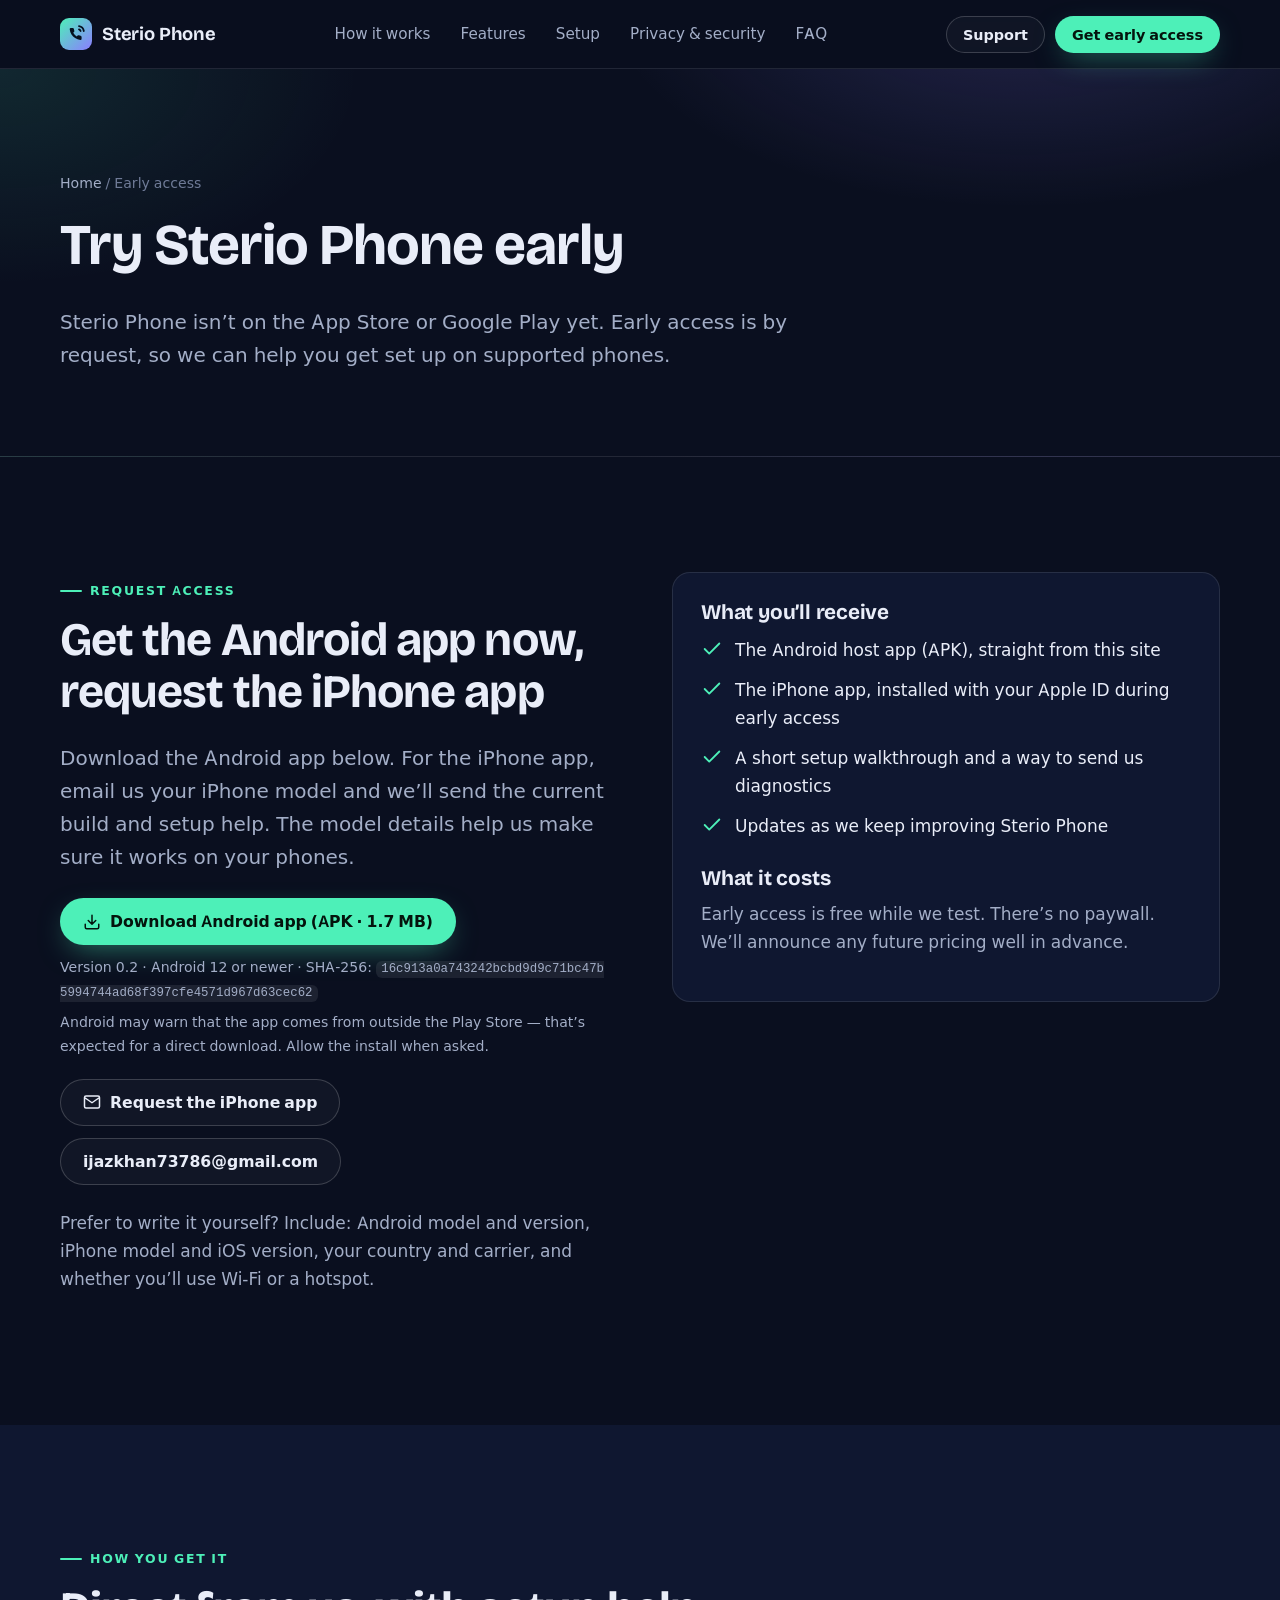
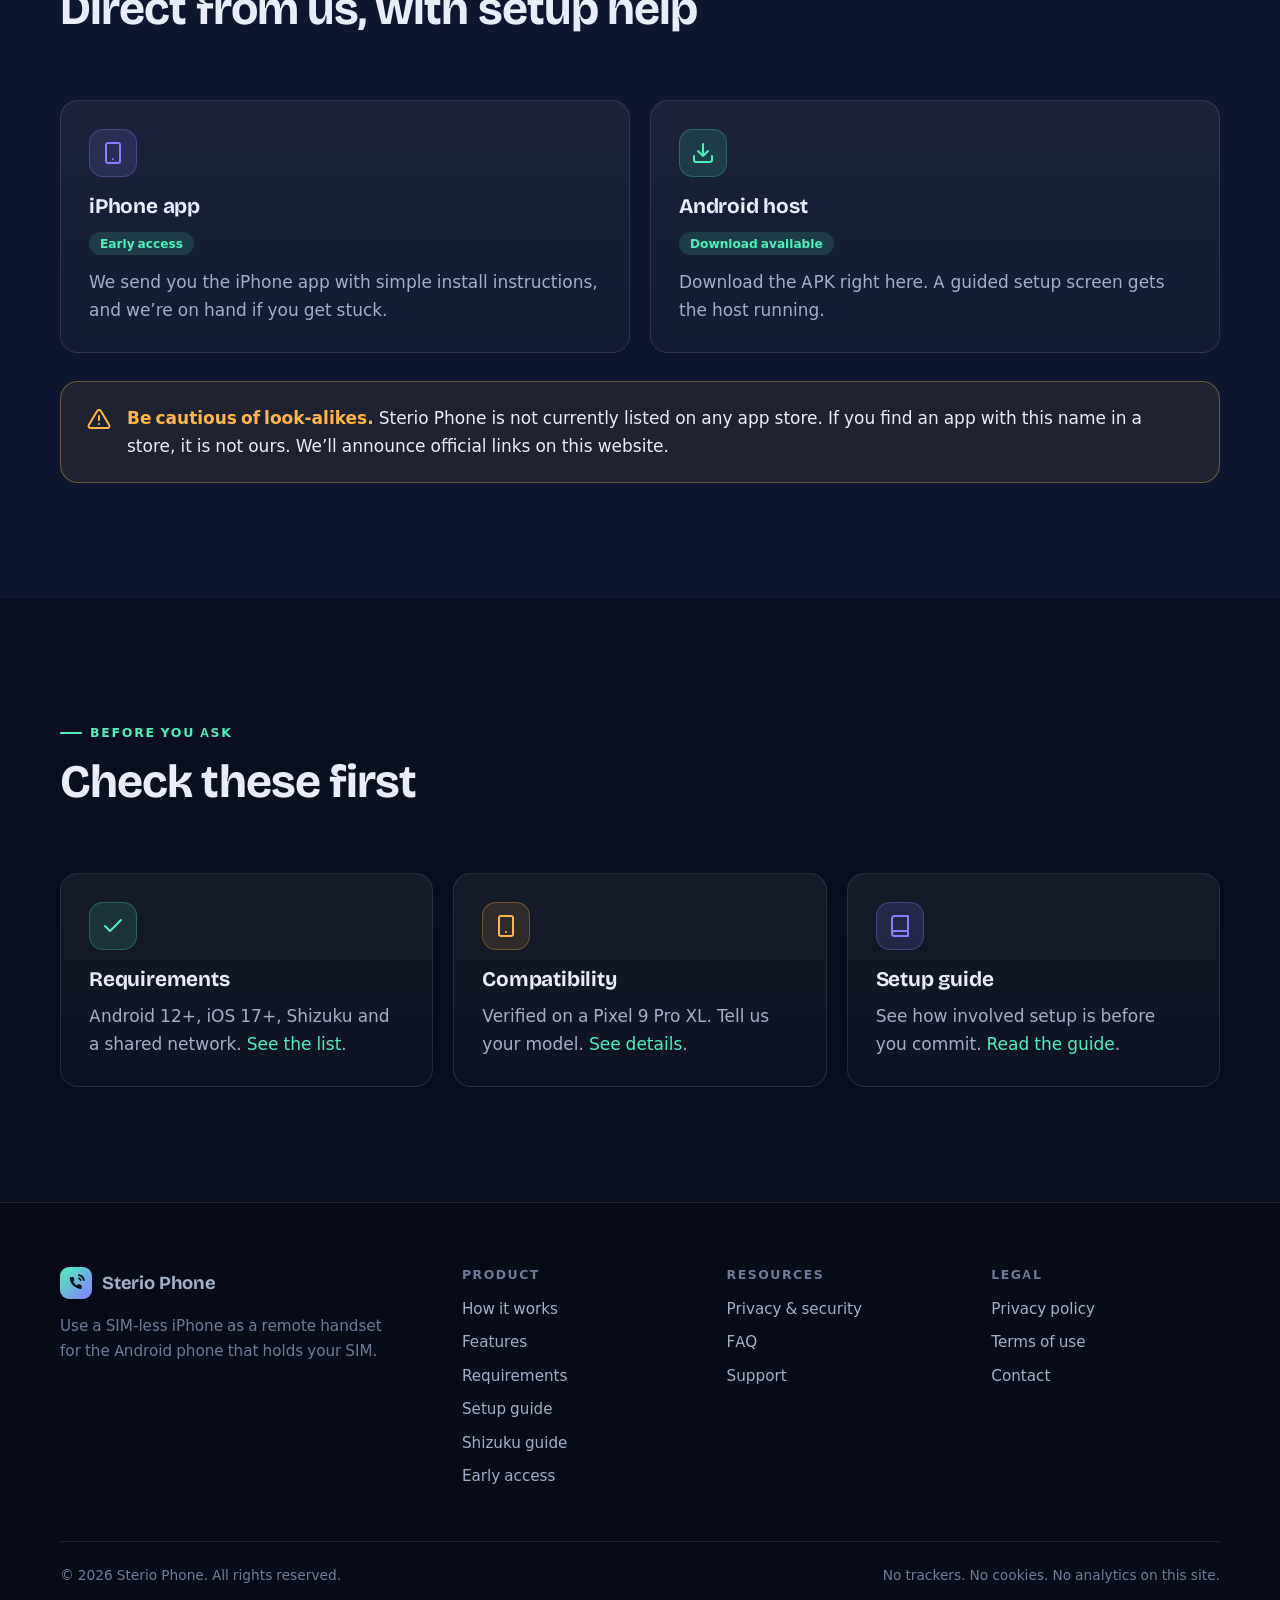
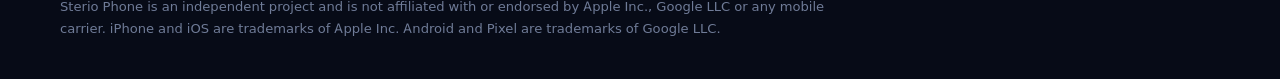
==== download.html @ 0836dad0 "Sterio Phone website Static HTML/CSS/JS marketing and help site, with the Android app download and s" ====
<!doctype html>
<html lang="en">
<head>
<meta charset="utf-8">
<meta name="viewport" content="width=device-width,initial-scale=1">
<title>Get early access — Sterio Phone</title>
<meta name="description" content="Sterio Phone is in early access. Request the Android host and iPhone app by email — free while in testing, with direct APK distribution and setup help.">
<meta name="theme-color" content="#0A0F1F">
<link rel="canonical" href="https://ijaz7373.github.io/sterio-phone-website/download.html">
<link rel="icon" href="assets/favicon.svg" type="image/svg+xml">
<meta property="og:type" content="website"><meta property="og:site_name" content="Sterio Phone">
<meta property="og:title" content="Get early access — Sterio Phone"><meta property="og:description" content="Sterio Phone is in early access. Request the Android host and iPhone app by email — free while in testing, with direct APK distribution and setup help."><meta property="og:url" content="https://ijaz7373.github.io/sterio-phone-website/download.html">
<meta property="og:image" content="https://ijaz7373.github.io/sterio-phone-website/assets/og.png"><meta name="twitter:card" content="summary_large_image">
<link rel="preload" href="assets/fonts/inter-latin.woff2" as="font" type="font/woff2" crossorigin>
<link rel="preload" href="assets/fonts/bricolage-latin.woff2" as="font" type="font/woff2" crossorigin>
<link rel="stylesheet" href="css/styles.css">
<script>document.documentElement.classList.add('js')</script>

</head>
<body>
<a class="skip" href="#main">Skip to content</a>
<header class="site-header"><div class="wrap nav">
<a class="brand" href="index.html" aria-label="Sterio Phone — home"><svg viewBox="0 0 32 32" aria-hidden="true" focusable="false"><defs><linearGradient id="lg" x1="0" y1="0" x2="1" y2="1"><stop offset="0" stop-color="#4DF0B8"/><stop offset="1" stop-color="#8C7DFF"/></linearGradient></defs><rect width="32" height="32" rx="9" fill="url(#lg)"/><path d="M21.6 18.9v1.8a1.2 1.2 0 0 1-1.3 1.2 11.9 11.9 0 0 1-5.2-1.8 11.7 11.7 0 0 1-3.6-3.6 11.9 11.9 0 0 1-1.8-5.2 1.2 1.2 0 0 1 1.2-1.3h1.8a1.2 1.2 0 0 1 1.2 1c.1.6.2 1.1.4 1.7a1.2 1.2 0 0 1-.3 1.3l-.8.8a9.6 9.6 0 0 0 3.6 3.6l.8-.8a1.2 1.2 0 0 1 1.3-.3c.5.2 1.1.3 1.7.4a1.2 1.2 0 0 1 1 1.2z" fill="#06101F"/><path d="M19 8.2a5.8 5.8 0 0 1 4.8 4.8M19 11.4a2.6 2.6 0 0 1 1.6 1.6" fill="none" stroke="#06101F" stroke-width="1.8" stroke-linecap="round"/></svg><span>Sterio Phone</span></a>
<ul class="nav-links" id="nav-links"><li><a href="how-it-works.html">How it works</a></li><li><a href="features.html">Features</a></li><li><a href="setup.html">Setup</a></li><li><a href="security.html">Privacy &amp; security</a></li><li><a href="faq.html">FAQ</a></li></ul>
<div class="nav-cta"><a class="btn btn-ghost btn-sm" href="support.html">Support</a><a class="btn btn-primary btn-sm" href="download.html">Get early access</a>
<button class="menu-btn" aria-expanded="false" aria-controls="nav-links" aria-label="Open menu"><span></span><span></span><span></span></button></div>
</div></header>
<main id="main">
<section class="page-hero"><div class="wrap">
<div class="crumbs"><a href="index.html">Home</a> / Early access</div>
<h1>Try Sterio Phone early</h1><p class="lead">Sterio Phone isn’t on the App Store or Google Play yet. Early access is by request, so we can help you get set up on supported phones.</p></div></section>
<section class="sec"><div class="wrap split top">
<div class="reveal"><span class="eyebrow">Request access</span><h2>Get the Android app now, request the iPhone app</h2>
<p class="lead">Download the Android app below. For the iPhone app, email us your iPhone model and we’ll send the current build and setup help. The model details help us make sure it works on your phones.</p>
<div class="hero-actions" style="margin:24px 0 10px">
<a class="btn btn-primary" href="downloads/sterio-phone-android-0.2.apk" download><svg viewBox="0 0 24 24" fill="none" stroke="currentColor" stroke-width="2" stroke-linecap="round" stroke-linejoin="round" aria-hidden="true" focusable="false"><path d="M21 15v4a2 2 0 0 1-2 2H5a2 2 0 0 1-2-2v-4M7 10l5 5 5-5M12 15V3"/></svg>Download Android app (APK · 1.7 MB)</a></div>
<p class="muted" style="font-size:.88rem;margin:0 0 6px">Version 0.2 · Android 12 or newer · SHA-256: <code style="word-break:break-all">16c913a0a743242bcbd9d9c71bc47b5994744ad68f397cfe4571d967d63cec62</code></p>
<p class="muted" style="font-size:.88rem;margin:0 0 22px">Android may warn that the app comes from outside the Play Store — that’s expected for a direct download. Allow the install when asked.</p>
<div class="hero-actions" style="margin:0 0 24px">
<a class="btn btn-ghost" href="mailto:ijazkhan73786@gmail.com?subject=Sterio%20Phone%20early%20access&amp;body=Hi,%0D%0A%0D%0AI%27d%20like%20early%20access%20to%20Sterio%20Phone.%0D%0A%0D%0AAndroid%20phone%20(model%20%2B%20Android%20version):%20%0D%0AiPhone%20model%20%2B%20iOS%20version:%20%0D%0ACountry%20%2F%20carrier:%20%0D%0AHow%20I%20plan%20to%20use%20it:%20%0D%0A"><svg viewBox="0 0 24 24" fill="none" stroke="currentColor" stroke-width="2" stroke-linecap="round" stroke-linejoin="round" aria-hidden="true" focusable="false"><path d="M4 4h16a2 2 0 0 1 2 2v12a2 2 0 0 1-2 2H4a2 2 0 0 1-2-2V6a2 2 0 0 1 2-2zM22 6l-10 7L2 6"/></svg>Request the iPhone app</a>
<button class="btn btn-ghost" type="button" data-copy="ijazkhan73786@gmail.com">ijazkhan73786@gmail.com</button></div>
<p class="muted">Prefer to write it yourself? Include: Android model and version, iPhone model and iOS version, your country and carrier, and whether you’ll use Wi-Fi or a hotspot.</p></div>
<div class="panel reveal d1"><h3>What you’ll receive</h3>
<ul class="checklist "><li><svg viewBox="0 0 24 24" fill="none" stroke="currentColor" stroke-width="2" stroke-linecap="round" stroke-linejoin="round" aria-hidden="true" focusable="false"><path d="M20 6L9 17l-5-5"/></svg><span>The Android host app (APK), straight from this site</span></li><li><svg viewBox="0 0 24 24" fill="none" stroke="currentColor" stroke-width="2" stroke-linecap="round" stroke-linejoin="round" aria-hidden="true" focusable="false"><path d="M20 6L9 17l-5-5"/></svg><span>The iPhone app, installed with your Apple ID during early access</span></li><li><svg viewBox="0 0 24 24" fill="none" stroke="currentColor" stroke-width="2" stroke-linecap="round" stroke-linejoin="round" aria-hidden="true" focusable="false"><path d="M20 6L9 17l-5-5"/></svg><span>A short setup walkthrough and a way to send us diagnostics</span></li><li><svg viewBox="0 0 24 24" fill="none" stroke="currentColor" stroke-width="2" stroke-linecap="round" stroke-linejoin="round" aria-hidden="true" focusable="false"><path d="M20 6L9 17l-5-5"/></svg><span>Updates as we keep improving Sterio Phone</span></li></ul>
<div style="height:6px"></div>
<h3>What it costs</h3><p class="muted">Early access is free while we test. There’s no paywall. We’ll announce any future pricing well in advance.</p></div>
</div></section>

<section class="sec alt"><div class="wrap">
<div class="sec-head reveal"><span class="eyebrow">How you get it</span><h2>Direct from us, with setup help</h2></div>
<div class="grid g2">
<div class="card reveal"><div class="icon v"><svg viewBox="0 0 24 24" fill="none" stroke="currentColor" stroke-width="2" stroke-linecap="round" stroke-linejoin="round" aria-hidden="true" focusable="false"><rect x="5" y="2" width="14" height="20" rx="2"/><path d="M12 18h.01"/></svg></div><h3>iPhone app</h3><p><span class="tag ok">Early access</span></p><p style="margin-top:12px">We send you the iPhone app with simple install instructions, and we’re on hand if you get stuck.</p></div>
<div class="card reveal d1"><div class="icon"><svg viewBox="0 0 24 24" fill="none" stroke="currentColor" stroke-width="2" stroke-linecap="round" stroke-linejoin="round" aria-hidden="true" focusable="false"><path d="M21 15v4a2 2 0 0 1-2 2H5a2 2 0 0 1-2-2v-4M7 10l5 5 5-5M12 15V3"/></svg></div><h3>Android host</h3><p><span class="tag ok">Download available</span></p><p style="margin-top:12px">Download the APK right here. A guided setup screen gets the host running.</p></div>
</div>
<div class="reveal" style="margin-top:28px"><div class="callout"><svg viewBox="0 0 24 24" fill="none" stroke="currentColor" stroke-width="2" stroke-linecap="round" stroke-linejoin="round" aria-hidden="true" focusable="false"><path d="M10.29 3.86L1.82 18a2 2 0 0 0 1.71 3h16.94a2 2 0 0 0 1.71-3L13.71 3.86a2 2 0 0 0-3.42 0zM12 9v4M12 17h.01"/></svg><p><strong>Be cautious of look-alikes.</strong> Sterio Phone is not currently listed on any app store. If you find an app with this name in a store, it is not ours. We’ll announce official links on this website.</p></div></div>
</div></section>

<section class="sec"><div class="wrap">
<div class="sec-head reveal"><span class="eyebrow">Before you ask</span><h2>Check these first</h2></div>
<div class="grid g3">
<div class="card reveal"><div class="icon "><svg viewBox="0 0 24 24" fill="none" stroke="currentColor" stroke-width="2" stroke-linecap="round" stroke-linejoin="round" aria-hidden="true" focusable="false"><path d="M20 6L9 17l-5-5"/></svg></div><h3>Requirements</h3><p>Android 12+, iOS 17+, Shizuku and a shared network. <a href='requirements.html'>See the list</a>.</p></div>
<div class="card reveal"><div class="icon a"><svg viewBox="0 0 24 24" fill="none" stroke="currentColor" stroke-width="2" stroke-linecap="round" stroke-linejoin="round" aria-hidden="true" focusable="false"><rect x="5" y="2" width="14" height="20" rx="2"/><path d="M12 18h.01"/></svg></div><h3>Compatibility</h3><p>Verified on a Pixel 9 Pro XL. Tell us your model. <a href='requirements.html'>See details</a>.</p></div>
<div class="card reveal"><div class="icon v"><svg viewBox="0 0 24 24" fill="none" stroke="currentColor" stroke-width="2" stroke-linecap="round" stroke-linejoin="round" aria-hidden="true" focusable="false"><path d="M4 19.5A2.5 2.5 0 0 1 6.5 17H20M6.5 2H20v20H6.5A2.5 2.5 0 0 1 4 19.5v-15A2.5 2.5 0 0 1 6.5 2z"/></svg></div><h3>Setup guide</h3><p>See how involved setup is before you commit. <a href='setup.html'>Read the guide</a>.</p></div>
</div></div></section>

</main>
<footer class="site-footer"><div class="wrap">
<div class="foot-grid">
<div><a class="brand" href="index.html"><svg viewBox="0 0 32 32" aria-hidden="true" focusable="false"><defs><linearGradient id="lg" x1="0" y1="0" x2="1" y2="1"><stop offset="0" stop-color="#4DF0B8"/><stop offset="1" stop-color="#8C7DFF"/></linearGradient></defs><rect width="32" height="32" rx="9" fill="url(#lg)"/><path d="M21.6 18.9v1.8a1.2 1.2 0 0 1-1.3 1.2 11.9 11.9 0 0 1-5.2-1.8 11.7 11.7 0 0 1-3.6-3.6 11.9 11.9 0 0 1-1.8-5.2 1.2 1.2 0 0 1 1.2-1.3h1.8a1.2 1.2 0 0 1 1.2 1c.1.6.2 1.1.4 1.7a1.2 1.2 0 0 1-.3 1.3l-.8.8a9.6 9.6 0 0 0 3.6 3.6l.8-.8a1.2 1.2 0 0 1 1.3-.3c.5.2 1.1.3 1.7.4a1.2 1.2 0 0 1 1 1.2z" fill="#06101F"/><path d="M19 8.2a5.8 5.8 0 0 1 4.8 4.8M19 11.4a2.6 2.6 0 0 1 1.6 1.6" fill="none" stroke="#06101F" stroke-width="1.8" stroke-linecap="round"/></svg><span>Sterio Phone</span></a>
<p class="blurb">Use a SIM-less iPhone as a remote handset for the Android phone that holds your SIM.</p></div>
<div><h4>Product</h4><ul><li><a href="how-it-works.html">How it works</a></li><li><a href="features.html">Features</a></li><li><a href="requirements.html">Requirements</a></li><li><a href="setup.html">Setup guide</a></li><li><a href="shizuku.html">Shizuku guide</a></li><li><a href="download.html">Early access</a></li></ul></div>
<div><h4>Resources</h4><ul><li><a href="security.html">Privacy &amp; security</a></li><li><a href="faq.html">FAQ</a></li><li><a href="support.html">Support</a></li></ul></div>
<div><h4>Legal</h4><ul><li><a href="privacy.html">Privacy policy</a></li><li><a href="terms.html">Terms of use</a></li><li><a href="mailto:ijazkhan73786@gmail.com">Contact</a></li></ul></div>
</div>
<div class="foot-bottom"><span>© <span id="year">2026</span> Sterio Phone. All rights reserved.</span><span>No trackers. No cookies. No analytics on this site.</span></div>
<p class="disclaimer">Sterio Phone is an independent project and is not affiliated with or endorsed by Apple Inc., Google LLC or any mobile carrier. iPhone and iOS are trademarks of Apple Inc. Android and Pixel are trademarks of Google LLC.</p>
</div></footer>
<script src="js/main.js" defer></script>
</body>
</html>
---- css/styles.css ----
/* Sterio Phone website — styles. No frameworks, no external requests. */
@font-face{font-family:"Bricolage Grotesque";src:url("../assets/fonts/bricolage-latin.woff2") format("woff2");font-weight:500 800;font-display:swap}
@font-face{font-family:"Inter";src:url("../assets/fonts/inter-latin.woff2") format("woff2");font-weight:400 700;font-display:swap}

:root{
  --ink:#0A0F1F; --ink-2:#0F1730; --ink-3:#16203F;
  --line:rgba(255,255,255,.10); --line-strong:rgba(255,255,255,.18);
  --mint:#4DF0B8; --mint-d:#1FB98A; --violet:#8C7DFF; --amber:#FFB547; --rose:#FF6B8B;
  --text:#E9EDF8; --muted:#A3AEC7; --faint:#6F7B97;
  --paper:#F4F6FB; --paper-2:#E9EDF6; --ink-text:#0E1424; --ink-muted:#4A5573; --paper-line:#D9DFEC;
  --radius:18px; --radius-sm:12px; --maxw:1160px;
  --font-head:"Bricolage Grotesque","Inter",system-ui,-apple-system,"Segoe UI",Roboto,sans-serif;
  --font-body:"Inter",system-ui,-apple-system,"Segoe UI",Roboto,sans-serif;
  --shadow:0 30px 80px -30px rgba(0,0,0,.6);
}
*,*::before,*::after{box-sizing:border-box}
html{scroll-behavior:smooth;-webkit-text-size-adjust:100%}
body{margin:0;background:var(--ink);color:var(--text);font:400 17px/1.65 var(--font-body);-webkit-font-smoothing:antialiased;text-rendering:optimizeLegibility}
img,svg{max-width:100%;display:block}
a{color:var(--mint);text-decoration:none}
a:hover{text-decoration:underline;text-underline-offset:3px}
h1,h2,h3,h4{font-family:var(--font-head);line-height:1.12;margin:0 0 .5em;letter-spacing:-.02em;font-weight:700}
h1{font-size:clamp(2.5rem,6vw,4.4rem)}
h2{font-size:clamp(1.9rem,3.8vw,2.9rem)}
h3{font-size:1.3rem;letter-spacing:-.01em}
p{margin:0 0 1em}
ul,ol{padding-left:1.2em;margin:0 0 1em}
li{margin:.35em 0}
code,kbd{font-family:ui-monospace,SFMono-Regular,Menlo,Consolas,monospace;font-size:.88em;background:rgba(255,255,255,.08);padding:.12em .42em;border-radius:6px}
:focus-visible{outline:3px solid var(--mint);outline-offset:3px;border-radius:6px}
.skip{position:absolute;left:-999px;top:8px;background:var(--mint);color:#04120C;padding:10px 16px;border-radius:8px;z-index:100;font-weight:600}
.skip:focus{left:12px;text-decoration:none}
.wrap{width:min(100% - 40px,var(--maxw));margin-inline:auto}
.narrow{width:min(100% - 40px,780px);margin-inline:auto}
section{position:relative}
.sec{padding:clamp(64px,9vw,120px) 0}
.sec.paper{background:var(--paper);color:var(--ink-text)}
.sec.paper .muted,.sec.paper p.lead{color:var(--ink-muted)}
.sec.paper code{background:rgba(14,20,36,.08)}
.sec.alt{background:var(--ink-2)}
.eyebrow{display:inline-flex;align-items:center;gap:8px;font:600 .78rem/1 var(--font-body);letter-spacing:.14em;text-transform:uppercase;color:var(--mint);margin-bottom:18px}
.eyebrow::before{content:"";width:22px;height:2px;background:currentColor;border-radius:2px}
.sec.paper .eyebrow{color:#0C8F68}
.lead{font-size:clamp(1.05rem,1.6vw,1.25rem);color:var(--muted);max-width:62ch}
.muted{color:var(--muted)}
.center{text-align:center}.center .lead,.center .eyebrow{margin-inline:auto}
.sec-head{max-width:760px;margin-bottom:clamp(36px,5vw,64px)}
.sec-head.center{margin-inline:auto}

/* Header */
.site-header{position:sticky;top:0;z-index:50;background:rgba(10,15,31,.78);backdrop-filter:blur(14px);-webkit-backdrop-filter:blur(14px);border-bottom:1px solid var(--line)}
.nav{display:flex;align-items:center;justify-content:space-between;height:68px;gap:20px}
.brand{display:flex;align-items:center;gap:10px;color:var(--text);font:700 1.15rem var(--font-head);letter-spacing:-.01em}
.brand:hover{text-decoration:none}
.brand svg{width:32px;height:32px}
.nav-links{display:flex;align-items:center;gap:4px;list-style:none;margin:0;padding:0}
.nav-links a{display:block;padding:9px 13px;color:var(--muted);font-size:.95rem;font-weight:500;border-radius:10px}
.nav-links a:hover,.nav-links a[aria-current="page"]{color:var(--text);background:rgba(255,255,255,.06);text-decoration:none}
.nav-cta{display:flex;gap:10px;align-items:center}
.menu-btn{display:none;background:none;border:1px solid var(--line-strong);color:var(--text);width:44px;height:44px;border-radius:12px;cursor:pointer}
.menu-btn span{display:block;width:18px;height:2px;background:currentColor;margin:4px auto;transition:.2s}
.menu-btn[aria-expanded="true"] span:nth-child(1){transform:translateY(6px) rotate(45deg)}
.menu-btn[aria-expanded="true"] span:nth-child(2){opacity:0}
.menu-btn[aria-expanded="true"] span:nth-child(3){transform:translateY(-6px) rotate(-45deg)}

/* Buttons */
.btn{display:inline-flex;align-items:center;justify-content:center;gap:9px;font:600 .98rem var(--font-body);padding:13px 22px;border-radius:999px;border:1px solid transparent;cursor:pointer;transition:transform .15s,background .15s,border-color .15s,box-shadow .15s;text-decoration:none!important;white-space:nowrap}
.btn:active{transform:translateY(1px)}
.btn-primary{background:var(--mint);color:#04140D;box-shadow:0 10px 30px -10px rgba(77,240,184,.55)}
.btn-primary:hover{background:#7AF5CA}
.btn-ghost{border-color:var(--line-strong);color:var(--text);background:rgba(255,255,255,.03)}
.btn-ghost:hover{background:rgba(255,255,255,.09)}
.paper .btn-ghost{color:var(--ink-text);border-color:var(--paper-line);background:#fff}
.paper .btn-ghost:hover{background:var(--paper-2)}
.btn-sm{padding:9px 16px;font-size:.9rem}
.btn svg{width:18px;height:18px}

/* Hero */
.hero{padding:clamp(48px,7vw,96px) 0 clamp(56px,8vw,110px);overflow:hidden;background:
  radial-gradient(900px 500px at 85% -10%,rgba(140,125,255,.22),transparent 60%),
  radial-gradient(800px 500px at 0% 20%,rgba(77,240,184,.13),transparent 60%),var(--ink)}
.hero-grid{display:grid;grid-template-columns:1.05fr .95fr;gap:clamp(24px,5vw,72px);align-items:center}
.hero h1 em{font-style:normal;background:linear-gradient(100deg,var(--mint),#9BFFD9 40%,var(--violet));-webkit-background-clip:text;background-clip:text;color:transparent}
.hero .lead{margin:20px 0 32px}
.hero-actions{display:flex;flex-wrap:wrap;gap:12px;margin-bottom:28px}
.chips{display:flex;flex-wrap:wrap;gap:10px;padding:0;list-style:none;margin:0}
.chips li{margin:0;display:flex;align-items:center;gap:8px;font-size:.88rem;color:var(--muted);padding:7px 13px;border:1px solid var(--line);border-radius:999px;background:rgba(255,255,255,.03)}
.chips svg{width:15px;height:15px;color:var(--mint)}
.badge{display:inline-flex;align-items:center;gap:8px;font:600 .8rem var(--font-body);padding:6px 13px;border-radius:999px;border:1px solid rgba(255,181,71,.4);color:var(--amber);background:rgba(255,181,71,.08);margin-bottom:22px}
.badge i{width:7px;height:7px;border-radius:50%;background:currentColor;box-shadow:0 0 0 0 currentColor;animation:pulse 2s infinite}
@keyframes pulse{0%{box-shadow:0 0 0 0 rgba(255,181,71,.6)}70%{box-shadow:0 0 0 9px rgba(255,181,71,0)}100%{box-shadow:0 0 0 0 rgba(255,181,71,0)}}

/* Phone mockups (pure CSS — illustrative, not real screenshots) */
.stage{position:relative;height:560px;display:flex;align-items:center;justify-content:center}
.phone{position:relative;width:262px;height:540px;border-radius:44px;background:#05070E;border:1px solid #2a3558;padding:10px;box-shadow:var(--shadow),inset 0 0 0 2px #121935}
.phone::before{content:"";position:absolute;top:18px;left:50%;transform:translateX(-50%);width:84px;height:24px;border-radius:14px;background:#000;z-index:3}
.screen{position:relative;width:100%;height:100%;border-radius:34px;overflow:hidden;display:flex;flex-direction:column}
.phone.ios{z-index:2;transform:rotate(-4deg) translateX(-78px)}
.phone.android{position:absolute;right:-1%;top:62px;z-index:1;transform:rotate(5deg) scale(.88)}
.scr-call{background:linear-gradient(170deg,#1b2a5e,#0d1330 55%,#0a0f1f);align-items:center;padding:70px 20px 30px;text-align:center;justify-content:space-between}
.scr-call .who{font:600 1.9rem var(--font-head);margin:0}
.scr-call .sub{color:#b9c4e6;font-size:.88rem;margin:4px 0 0}
.avatar{width:92px;height:92px;border-radius:50%;background:linear-gradient(135deg,var(--violet),var(--mint));display:grid;place-items:center;font:700 2.2rem var(--font-head);color:#08121c;margin:0 auto 18px;position:relative}
.avatar::after,.avatar::before{content:"";position:absolute;inset:-10px;border-radius:50%;border:2px solid rgba(77,240,184,.35);animation:ring 2.4s ease-out infinite}
.avatar::before{animation-delay:1.2s}
@keyframes ring{0%{transform:scale(.85);opacity:.9}100%{transform:scale(1.5);opacity:0}}
.call-btns{display:flex;justify-content:space-around;width:100%}
.cbtn{display:grid;gap:6px;justify-items:center;font-size:.72rem;color:#b9c4e6}
.cbtn b{width:62px;height:62px;border-radius:50%;display:grid;place-items:center}
.cbtn b svg{width:28px;height:28px;color:#fff}
.cbtn.dec b{background:#ff453a}.cbtn.acc b{background:#30d158}
.scr-host{background:#0e1424;padding:56px 16px 18px;gap:12px;font-size:.82rem}
.scr-host h4{font:700 1.05rem var(--font-head);margin:0}
.pill{display:flex;align-items:center;gap:8px;background:rgba(77,240,184,.12);border:1px solid rgba(77,240,184,.3);color:var(--mint);padding:8px 12px;border-radius:12px;font-weight:600;font-size:.8rem}
.pill i{width:8px;height:8px;border-radius:50%;background:var(--mint)}
.tile-row{display:grid;grid-template-columns:1fr 1fr;gap:8px}
.tile{background:rgba(255,255,255,.05);border:1px solid var(--line);border-radius:12px;padding:10px}
.tile small{display:block;color:var(--faint);font-size:.68rem;text-transform:uppercase;letter-spacing:.08em}
.tile b{font-size:1rem}
.qr{width:96px;height:96px;margin:6px auto 0;border-radius:10px;background:#fff;padding:7px}
.qr svg{width:100%;height:100%}
.float-note{position:absolute;left:auto;right:4px;bottom:6px;z-index:4;background:rgba(15,23,48,.92);border:1px solid var(--line-strong);border-radius:14px;padding:11px 14px;font-size:.82rem;display:flex;align-items:center;gap:10px;box-shadow:var(--shadow);animation:bob 5s ease-in-out infinite}
.float-note svg{width:18px;height:18px;color:var(--mint)}
.float-note.b{left:14px;right:auto;top:auto;bottom:-14px;animation-delay:-2.5s}
@keyframes bob{50%{transform:translateY(-8px)}}

/* Flow diagram */
.flow{background:linear-gradient(180deg,var(--ink-2),var(--ink));border:1px solid var(--line);border-radius:26px;padding:clamp(18px,3vw,36px)}
.flow svg{width:100%;height:auto}
.flow text{font-family:var(--font-body)}
.legend{display:flex;flex-wrap:wrap;gap:18px;justify-content:center;margin-top:16px;font-size:.88rem;color:var(--muted)}
.legend span{display:flex;align-items:center;gap:8px}
.legend i{width:10px;height:10px;border-radius:50%}

/* Cards / grids */
.grid{display:grid;gap:20px}
.g2{grid-template-columns:repeat(2,1fr)}.g3{grid-template-columns:repeat(3,1fr)}.g4{grid-template-columns:repeat(4,1fr)}
.card{background:linear-gradient(180deg,rgba(255,255,255,.05),rgba(255,255,255,.02));border:1px solid var(--line);border-radius:var(--radius);padding:28px;transition:transform .2s,border-color .2s}
.card:hover{transform:translateY(-3px);border-color:var(--line-strong)}
.paper .card{background:#fff;border-color:var(--paper-line);box-shadow:0 1px 0 rgba(14,20,36,.04),0 16px 40px -28px rgba(14,20,36,.3)}
.paper .card:hover{border-color:#b9c3dc}
.card p{color:var(--muted);margin:0}
.paper .card p{color:var(--ink-muted)}
.icon{width:48px;height:48px;border-radius:14px;display:grid;place-items:center;margin-bottom:18px;background:rgba(77,240,184,.12);color:var(--mint);border:1px solid rgba(77,240,184,.25)}
.icon svg{width:24px;height:24px}
.icon.v{background:rgba(140,125,255,.14);color:var(--violet);border-color:rgba(140,125,255,.3)}
.icon.a{background:rgba(255,181,71,.12);color:var(--amber);border-color:rgba(255,181,71,.3)}
.paper .icon{color:#0C8F68;background:rgba(12,143,104,.1);border-color:rgba(12,143,104,.25)}
.paper .icon.v{color:#5E4FE0;background:rgba(94,79,224,.1);border-color:rgba(94,79,224,.25)}
.paper .icon.a{color:#B36A00;background:rgba(179,106,0,.1);border-color:rgba(179,106,0,.25)}

/* Steps */
.steps{counter-reset:s;display:grid;gap:18px;padding:0;list-style:none}
.steps li{counter-increment:s;display:grid;grid-template-columns:56px 1fr;gap:18px;align-items:start;background:rgba(255,255,255,.03);border:1px solid var(--line);border-radius:var(--radius);padding:24px;margin:0}
.paper .steps li{background:#fff;border-color:var(--paper-line)}
.steps li::before{content:counter(s);width:56px;height:56px;border-radius:16px;display:grid;place-items:center;font:700 1.5rem var(--font-head);background:var(--mint);color:#04140D}
.steps h3{margin-bottom:6px}.steps p{margin:0;color:var(--muted)}.paper .steps p{color:var(--ink-muted)}
.steps .note{margin-top:10px;font-size:.92rem}

/* Stats */
.stats{display:grid;grid-template-columns:repeat(4,1fr);gap:1px;background:var(--line);border:1px solid var(--line);border-radius:var(--radius);overflow:hidden}
.stat{background:var(--ink-2);padding:28px 24px}
.stat b{display:block;font:700 2.4rem/1 var(--font-head);color:var(--mint);margin-bottom:8px;letter-spacing:-.03em}
.stat span{color:var(--muted);font-size:.93rem}

/* Status table */
.table-wrap{overflow-x:auto;border:1px solid var(--line);border-radius:var(--radius)}
.paper .table-wrap{border-color:var(--paper-line);background:#fff}
table{width:100%;border-collapse:collapse;min-width:620px}
th,td{text-align:left;padding:16px 20px;border-bottom:1px solid var(--line);vertical-align:top;font-size:.96rem}
.paper th,.paper td{border-color:var(--paper-line)}
th{font:600 .78rem var(--font-body);letter-spacing:.1em;text-transform:uppercase;color:var(--faint);background:rgba(255,255,255,.03)}
.paper th{background:var(--paper)}
tr:last-child td{border-bottom:0}
.tag{display:inline-flex;align-items:center;gap:6px;font:600 .76rem var(--font-body);padding:4px 11px;border-radius:999px;white-space:nowrap}
.tag.ok{background:rgba(77,240,184,.14);color:var(--mint)}
.tag.warn{background:rgba(255,181,71,.14);color:var(--amber)}
.tag.no{background:rgba(255,107,139,.14);color:var(--rose)}
.tag.plan{background:rgba(140,125,255,.16);color:#B4A9FF}
.paper .tag.ok{background:rgba(12,143,104,.12);color:#0A7A58}
.paper .tag.warn{background:rgba(179,106,0,.12);color:#8F5300}
.paper .tag.no{background:rgba(214,40,80,.1);color:#B3173C}
.paper .tag.plan{background:rgba(94,79,224,.12);color:#4A3CC4}

/* Callouts */
.callout{border:1px solid rgba(255,181,71,.35);background:rgba(255,181,71,.07);border-radius:var(--radius);padding:22px 26px;display:flex;gap:16px;align-items:flex-start}
.callout svg{width:24px;height:24px;color:var(--amber);flex:none;margin-top:3px}
.callout p{margin:0}.callout strong{color:var(--amber)}
.callout.info{border-color:rgba(77,240,184,.3);background:rgba(77,240,184,.06)}
.callout.info svg,.callout.info strong{color:var(--mint)}
.paper .callout{background:#FFF8EA;border-color:#F0D49C}.paper .callout strong,.paper .callout svg{color:#9A5B00}
.paper .callout.info{background:#EAFBF4;border-color:#A9E3CC}.paper .callout.info strong,.paper .callout.info svg{color:#0A7A58}

/* Split */
.split{display:grid;grid-template-columns:1fr 1fr;gap:clamp(28px,5vw,72px);align-items:center}
.split.top{align-items:start}
.checklist{list-style:none;padding:0;margin:0 0 1.2em}
.checklist li{display:flex;gap:12px;align-items:flex-start;margin:.7em 0}
.checklist svg{width:22px;height:22px;flex:none;color:var(--mint);margin-top:2px}
.paper .checklist svg{color:#0C8F68}
.checklist.x svg{color:var(--rose)}
.panel{background:var(--ink-2);border:1px solid var(--line);border-radius:var(--radius);padding:28px}
.paper .panel{background:#fff;border-color:var(--paper-line)}

/* Tabs */
.tabs{display:inline-flex;gap:4px;padding:5px;border:1px solid var(--line);border-radius:999px;background:rgba(255,255,255,.03);margin-bottom:28px;flex-wrap:wrap}
.tab{border:0;background:none;color:var(--muted);font:600 .92rem var(--font-body);padding:10px 20px;border-radius:999px;cursor:pointer}
.tab[aria-selected="true"]{background:var(--mint);color:#04140D}
.tabpanel[hidden]{display:none}

/* FAQ */
.faq details{border:1px solid var(--line);border-radius:var(--radius-sm);background:rgba(255,255,255,.03);margin:0 0 12px;transition:border-color .2s}
.paper .faq details{background:#fff;border-color:var(--paper-line)}
.faq details[open]{border-color:var(--line-strong)}
.faq summary{cursor:pointer;list-style:none;padding:20px 56px 20px 24px;font:600 1.05rem var(--font-head);position:relative}
.faq summary::-webkit-details-marker{display:none}
.faq summary::after{content:"+";position:absolute;right:22px;top:50%;transform:translateY(-50%);font:400 1.6rem/1 var(--font-body);color:var(--mint);transition:transform .2s}
.faq details[open] summary::after{transform:translateY(-50%) rotate(45deg)}
.faq .ans{padding:0 24px 22px;color:var(--muted)}
.paper .faq .ans{color:var(--ink-muted)}
.faq .ans p:last-child{margin:0}
.faq-cat{margin:44px 0 16px;font-size:1.25rem}

/* CTA band */
.cta{padding:clamp(56px,8vw,96px) 0}
.cta-box{border-radius:28px;padding:clamp(34px,6vw,72px);text-align:center;background:
  radial-gradient(600px 300px at 20% 0%,rgba(77,240,184,.22),transparent 60%),
  radial-gradient(600px 300px at 90% 100%,rgba(140,125,255,.28),transparent 60%),var(--ink-3);border:1px solid var(--line-strong)}
.cta-box p{margin-inline:auto;color:var(--muted);max-width:56ch}
.cta-box .hero-actions{justify-content:center;margin:26px 0 0}

/* Page hero */
.page-hero{padding:clamp(56px,8vw,104px) 0 clamp(40px,5vw,64px);background:
  radial-gradient(700px 360px at 80% -20%,rgba(140,125,255,.2),transparent 60%),
  radial-gradient(600px 360px at 0% 0%,rgba(77,240,184,.11),transparent 60%),var(--ink);border-bottom:1px solid var(--line)}
.page-hero h1{font-size:clamp(2.2rem,5vw,3.6rem);max-width:18ch}
.page-hero .lead{margin-top:14px}
.crumbs{font-size:.88rem;color:var(--faint);margin-bottom:18px}.crumbs a{color:var(--muted)}

/* Prose (legal pages) */
.prose{padding:clamp(40px,6vw,80px) 0}
.prose h2{font-size:1.6rem;margin-top:2.2em}
.prose h3{font-size:1.15rem;margin-top:1.6em}
.prose p,.prose li{color:#CBD3E8}
.prose table{min-width:0}
.prose .table-wrap{margin:1.2em 0 1.8em}
.prose td:first-child{font-weight:600;color:var(--text);white-space:nowrap}
.toc{background:var(--ink-2);border:1px solid var(--line);border-radius:var(--radius);padding:20px 26px;margin-bottom:30px}
.toc ol{margin:8px 0 0}
.draft{display:inline-block;font:600 .78rem var(--font-body);padding:5px 12px;border-radius:999px;background:rgba(255,181,71,.12);color:var(--amber);border:1px solid rgba(255,181,71,.35);margin-bottom:18px}

/* Guide pages */
.guide h2{font-size:clamp(1.5rem,3vw,2rem);margin:2.4em 0 .6em;scroll-margin-top:90px}
.guide h2:first-of-type{margin-top:1.6em}
.guide .callout,.guide .steps,.guide .grid,.guide pre{margin:22px 0}
.guide p,.guide li{color:#CBD3E8}
.guide .steps p,.guide .card p{color:var(--muted)}
.guide .toc li{margin:.4em 0}

/* Roadmap */
.roadmap{display:grid;gap:0;position:relative;padding-left:34px}
.roadmap::before{content:"";position:absolute;left:11px;top:8px;bottom:8px;width:2px;background:linear-gradient(var(--mint),var(--violet),var(--line))}
.rm{position:relative;padding:0 0 34px}
.rm::before{content:"";position:absolute;left:-34px;top:6px;width:24px;height:24px;border-radius:50%;background:var(--ink);border:3px solid var(--mint)}
.rm.next::before{border-color:var(--amber)}.rm.later::before{border-color:var(--violet)}.rm.done::before{background:var(--mint)}
.rm h3{margin-bottom:6px;display:flex;gap:12px;flex-wrap:wrap;align-items:center}
.rm p{color:var(--muted);margin:0 0 6px;max-width:68ch}

/* Footer */
.site-footer{background:#070B17;border-top:1px solid var(--line);padding:64px 0 28px;font-size:.95rem}
.foot-grid{display:grid;grid-template-columns:1.6fr repeat(3,1fr);gap:36px;margin-bottom:44px}
.site-footer h4{font:600 .78rem var(--font-body);text-transform:uppercase;letter-spacing:.12em;color:var(--faint);margin-bottom:14px}
.site-footer ul{list-style:none;padding:0;margin:0}
.site-footer li{margin:.55em 0}
.site-footer a{color:var(--muted)}.site-footer a:hover{color:var(--text)}
.site-footer .blurb{color:var(--faint);max-width:34ch;margin-top:14px}
.foot-bottom{border-top:1px solid var(--line);padding-top:22px;display:flex;justify-content:space-between;gap:16px;flex-wrap:wrap;color:var(--faint);font-size:.86rem}
.disclaimer{color:var(--faint);font-size:.82rem;margin-top:10px;max-width:90ch}

/* Reveal animation (JS adds .js to <html>; content is visible without JS) */
.js .reveal{opacity:0;transform:translateY(22px);transition:opacity .7s ease,transform .7s ease}
.js .reveal.in{opacity:1;transform:none}
.d1{transition-delay:.08s!important}.d2{transition-delay:.16s!important}.d3{transition-delay:.24s!important}

/* 404 */
.nf{min-height:70vh;display:grid;place-items:center;text-align:center;padding:80px 0}
.nf .big{font:800 clamp(6rem,22vw,13rem)/1 var(--font-head);background:linear-gradient(120deg,var(--mint),var(--violet));-webkit-background-clip:text;background-clip:text;color:transparent;letter-spacing:-.05em}

/* Responsive */
@media (max-width:980px){
  .hero-grid,.split{grid-template-columns:1fr}
  .stage{height:520px}
  .g3,.g4{grid-template-columns:repeat(2,1fr)}
  .stats{grid-template-columns:repeat(2,1fr)}
  .foot-grid{grid-template-columns:1fr 1fr}
  .nav-cta .btn-ghost{display:none}
}
@media (max-width:820px){
  .menu-btn{display:block}
  .nav-links{position:absolute;left:0;right:0;top:68px;flex-direction:column;align-items:stretch;background:rgba(10,15,31,.98);border-bottom:1px solid var(--line);padding:12px 20px 20px;display:none;gap:2px}
  .nav-links.open{display:flex}
  .nav-links a{padding:14px 12px;font-size:1.05rem}
}
@media (max-width:700px){.flow{overflow-x:auto;-webkit-overflow-scrolling:touch}.flow svg{min-width:700px}}
@media (max-width:620px){
  body{font-size:16px}
  .g2,.g3,.g4{grid-template-columns:1fr}
  .stats{grid-template-columns:1fr 1fr}
  .stat b{font-size:1.8rem}
  .foot-grid{grid-template-columns:1fr}
  .steps li{grid-template-columns:1fr;gap:12px}
  .phone{width:230px;height:476px}.stage{height:500px}
  .phone.ios{transform:rotate(-3deg) translateX(-62px)}
  .phone.android{transform:rotate(4deg) scale(.8);right:-4%}
  .float-note{display:none}
  .nav-cta .btn{display:none}
  .hero-actions .btn{flex:1 1 100%}
}
@media (prefers-reduced-motion:reduce){
  *,*::before,*::after{animation:none!important;transition:none!important;scroll-behavior:auto!important}
  .js .reveal{opacity:1;transform:none}
}
@media print{.site-header,.site-footer,.cta{display:none}body{background:#fff;color:#000}}

/* Video */
.video-wrap{margin:0 0 34px}.video-wrap video{width:100%;aspect-ratio:16/9;background:#05070E;border-radius:18px;border:1px solid var(--line-strong);display:block}
.chaps{display:flex;flex-wrap:wrap;gap:8px}.chap{border:1px solid var(--line-strong);background:rgba(255,255,255,.04);color:var(--text);font:600 .85rem var(--font-body);padding:8px 14px;border-radius:999px;cursor:pointer}.chap span{color:var(--mint);margin-left:6px;font-weight:500}.chap:hover{background:rgba(255,255,255,.1)}

/* Home how-to video */
.video-split{display:grid;grid-template-columns:1.55fr 1fr;gap:clamp(20px,3vw,36px);align-items:center}
.video-split .video-wrap{margin:0}
.vsteps{list-style:none;margin:0;padding:0;display:grid;gap:12px}
.vsteps li{margin:0}
.vstep{width:100%;display:flex;align-items:center;gap:14px;text-align:left;border:1px solid var(--line);background:rgba(255,255,255,.04);color:var(--text);padding:14px 16px;border-radius:16px;cursor:pointer;font:inherit;transition:border-color .2s,background .2s}
.vstep:hover{border-color:var(--line-strong);background:rgba(255,255,255,.08)}
.vstep b{flex:none;width:38px;height:38px;border-radius:12px;display:grid;place-items:center;background:var(--mint);color:#04140D;font:700 1.1rem var(--font-head)}
.vstep span{flex:1}.vstep strong{display:block;font-family:var(--font-head);font-size:1.05rem}.vstep small{color:var(--muted);font-size:.88rem}
.vstep em{font-style:normal;color:var(--mint);font-size:.85rem}
.vlink{padding:4px 4px 0;font-size:.92rem}
@media (max-width:900px){.video-split{grid-template-columns:1fr}}
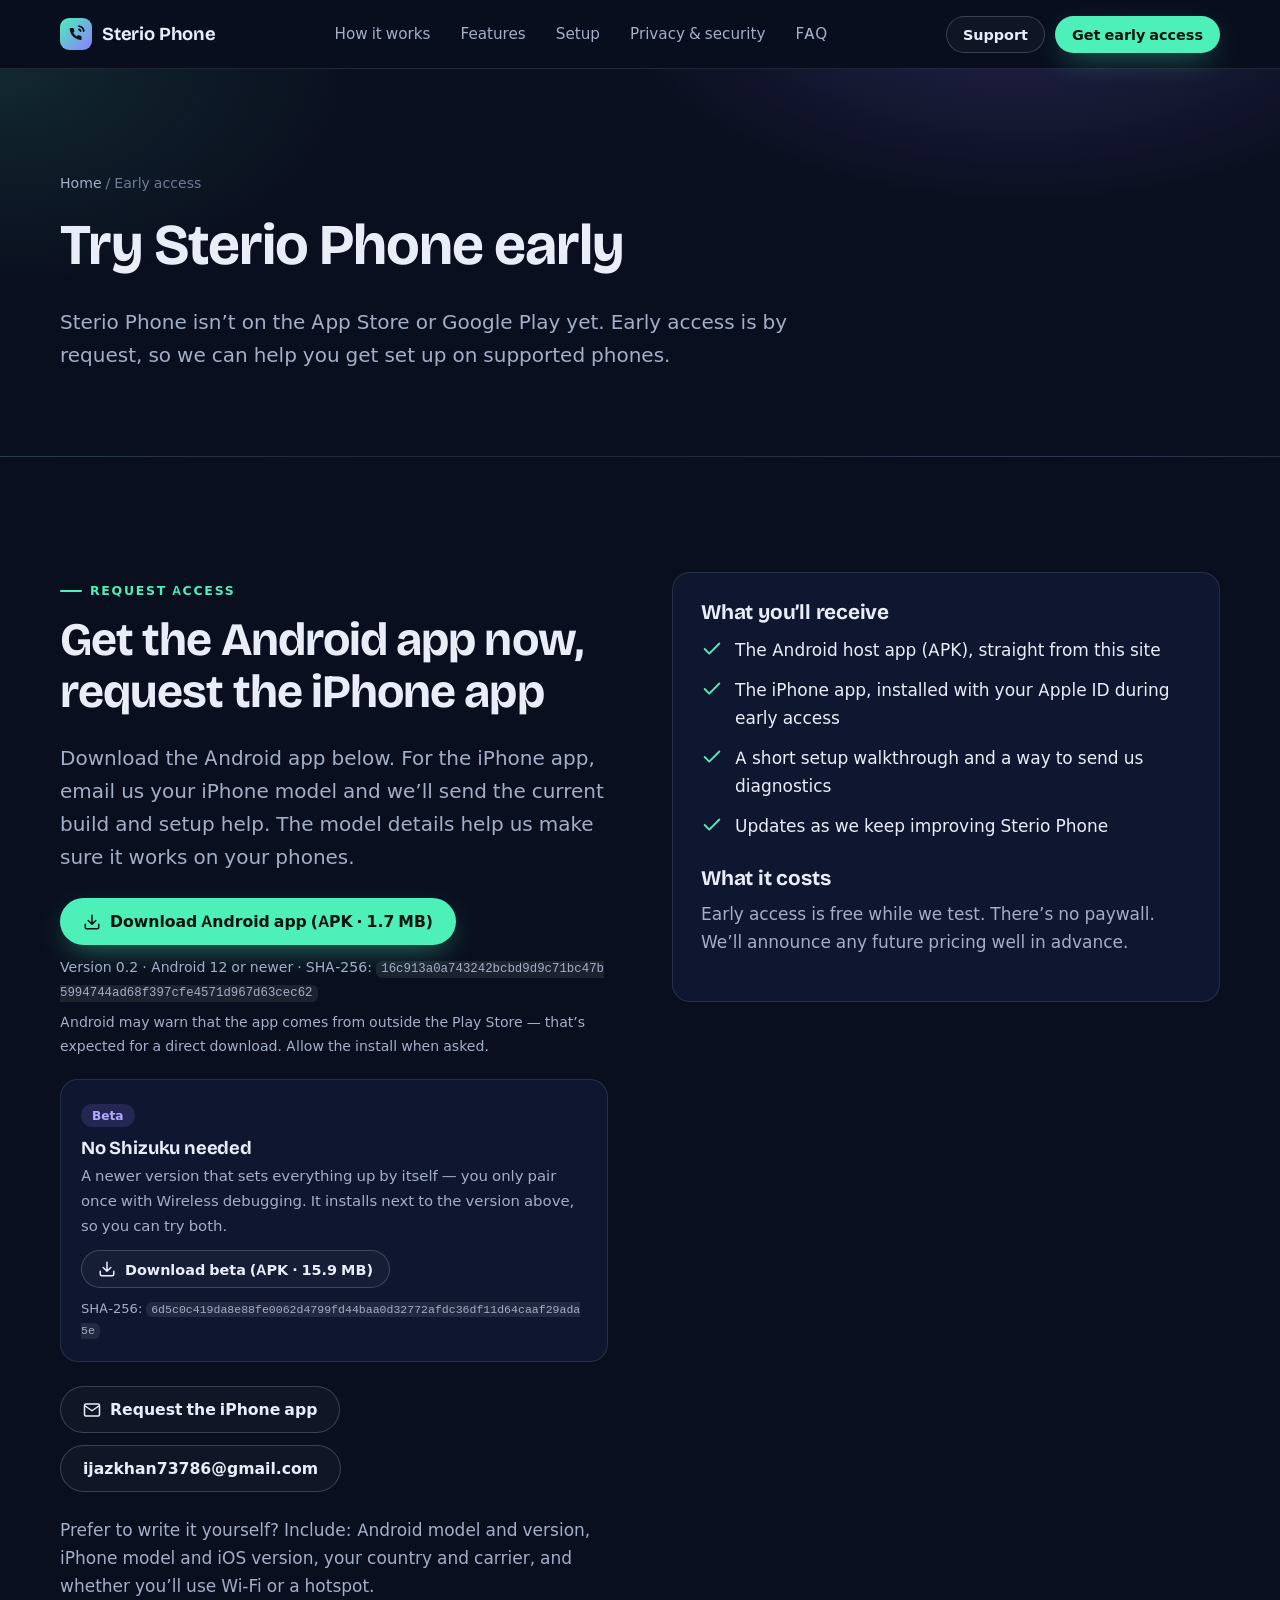
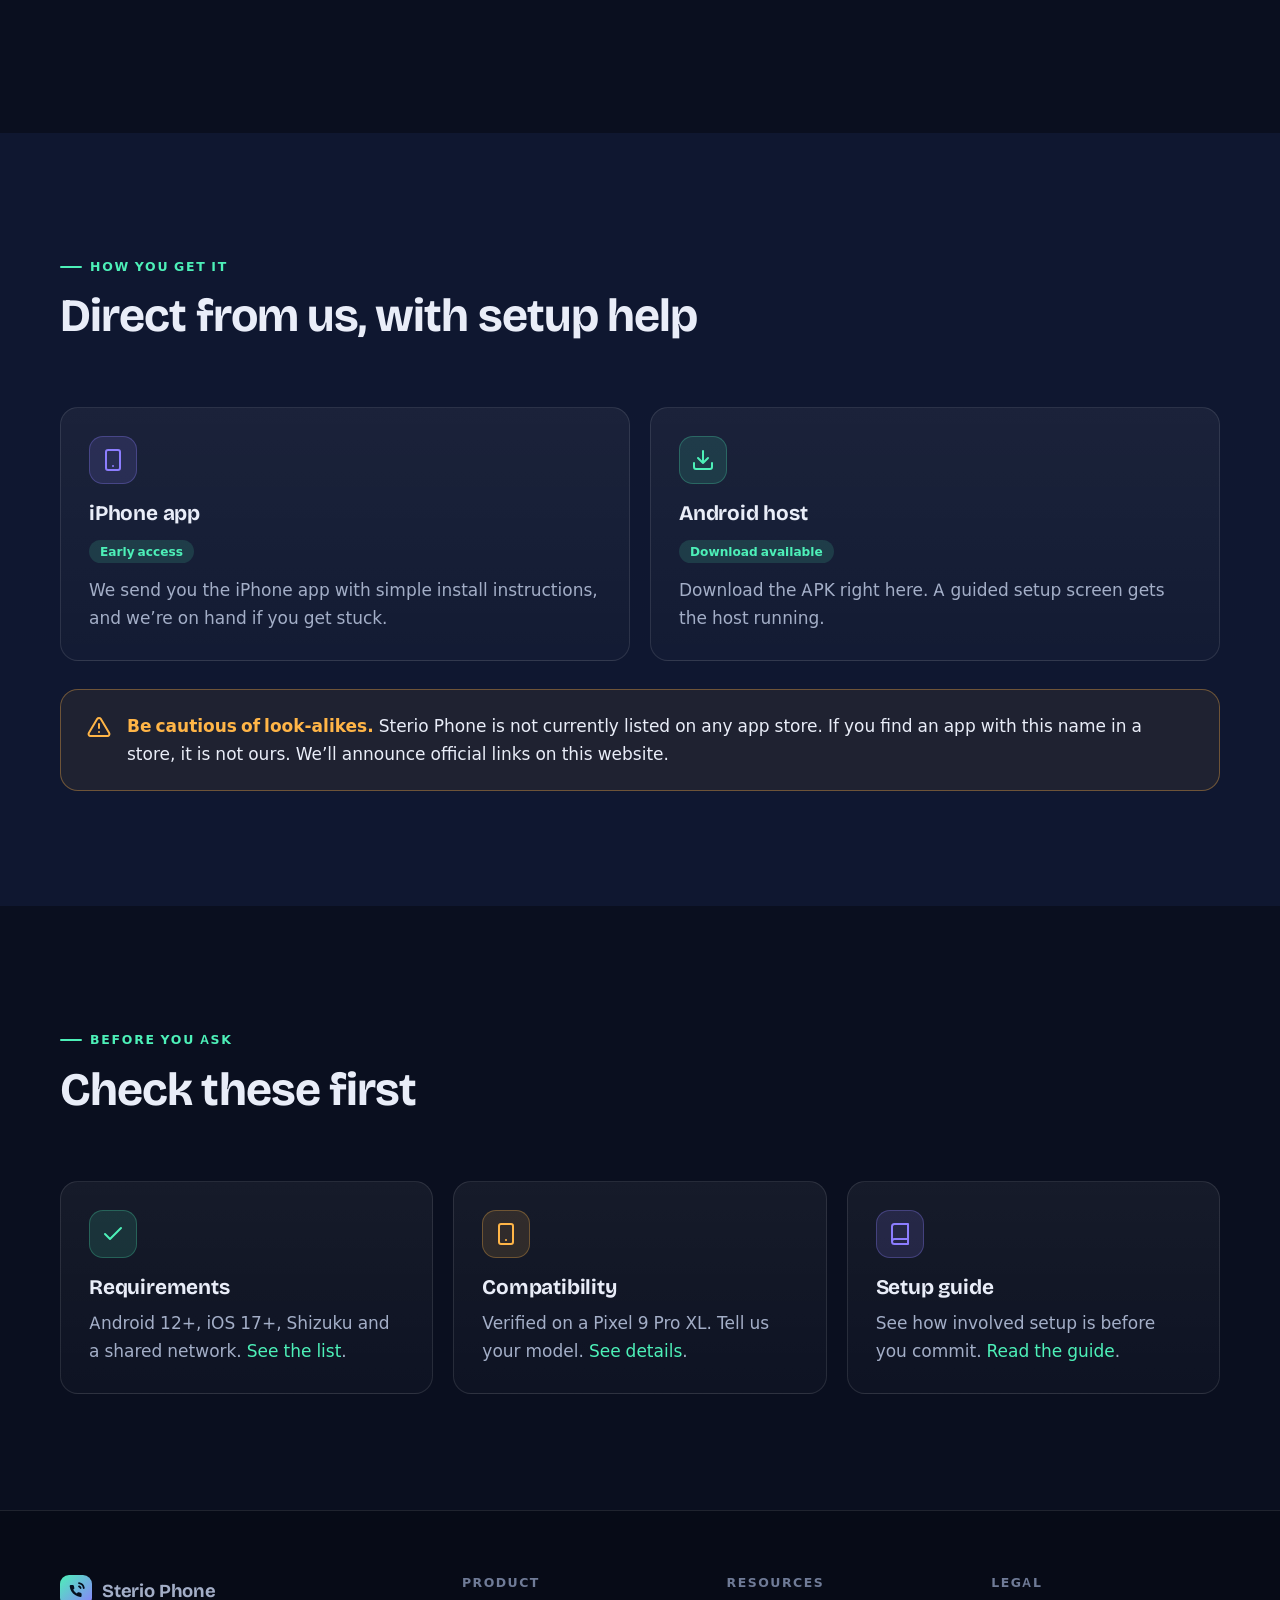
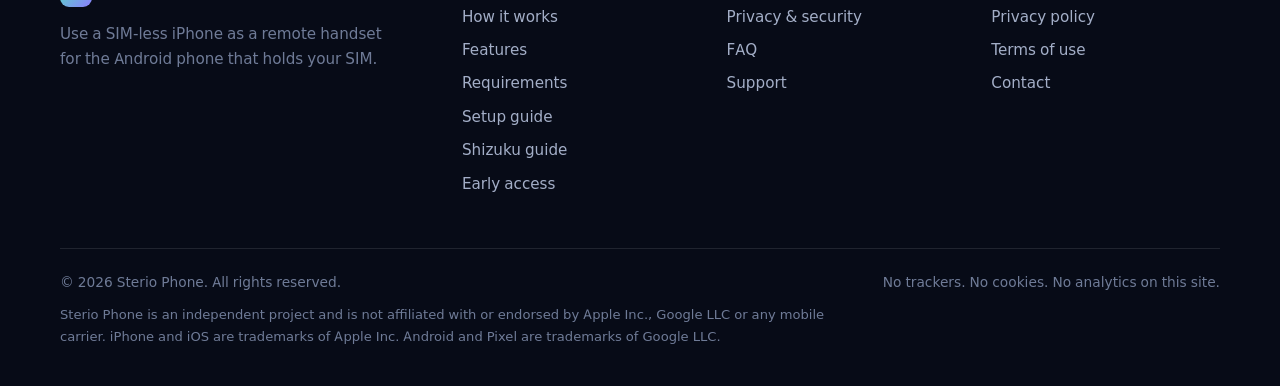
==== commit c648bf73: "Add beta Android download that doesn't need Shizuku Co-Authored-By: Claude Sonnet 5.5 <noreply@anthr" ====
--- a/download.html
+++ b/download.html
@@ -36,6 +36,13 @@
 <a class="btn btn-primary" href="downloads/sterio-phone-android-0.2.apk" download><svg viewBox="0 0 24 24" fill="none" stroke="currentColor" stroke-width="2" stroke-linecap="round" stroke-linejoin="round" aria-hidden="true" focusable="false"><path d="M21 15v4a2 2 0 0 1-2 2H5a2 2 0 0 1-2-2v-4M7 10l5 5 5-5M12 15V3"/></svg>Download Android app (APK · 1.7 MB)</a></div>
 <p class="muted" style="font-size:.88rem;margin:0 0 6px">Version 0.2 · Android 12 or newer · SHA-256: <code style="word-break:break-all">16c913a0a743242bcbd9d9c71bc47b5994744ad68f397cfe4571d967d63cec62</code></p>
 <p class="muted" style="font-size:.88rem;margin:0 0 22px">Android may warn that the app comes from outside the Play Store — that’s expected for a direct download. Allow the install when asked.</p>
+<div class="panel" style="margin:0 0 24px;padding:20px">
+<span class="tag plan">Beta</span>
+<h3 style="margin:10px 0 6px;font-size:1.15rem">No Shizuku needed</h3>
+<p class="muted" style="font-size:.93rem;margin:0 0 12px">A newer version that sets everything up by itself — you only pair once with Wireless debugging. It installs next to the version above, so you can try both.</p>
+<a class="btn btn-ghost btn-sm" href="downloads/sterio-phone-direct-0.2.apk" download><svg viewBox="0 0 24 24" fill="none" stroke="currentColor" stroke-width="2" stroke-linecap="round" stroke-linejoin="round" aria-hidden="true" focusable="false"><path d="M21 15v4a2 2 0 0 1-2 2H5a2 2 0 0 1-2-2v-4M7 10l5 5 5-5M12 15V3"/></svg>Download beta (APK · 15.9 MB)</a>
+<p class="muted" style="font-size:.82rem;margin:10px 0 0">SHA-256: <code style="word-break:break-all">6d5c0c419da8e88fe0062d4799fd44baa0d32772afdc36df11d64caaf29ada5e</code></p>
+</div>
 <div class="hero-actions" style="margin:0 0 24px">
 <a class="btn btn-ghost" href="mailto:ijazkhan73786@gmail.com?subject=Sterio%20Phone%20early%20access&amp;body=Hi,%0D%0A%0D%0AI%27d%20like%20early%20access%20to%20Sterio%20Phone.%0D%0A%0D%0AAndroid%20phone%20(model%20%2B%20Android%20version):%20%0D%0AiPhone%20model%20%2B%20iOS%20version:%20%0D%0ACountry%20%2F%20carrier:%20%0D%0AHow%20I%20plan%20to%20use%20it:%20%0D%0A"><svg viewBox="0 0 24 24" fill="none" stroke="currentColor" stroke-width="2" stroke-linecap="round" stroke-linejoin="round" aria-hidden="true" focusable="false"><path d="M4 4h16a2 2 0 0 1 2 2v12a2 2 0 0 1-2 2H4a2 2 0 0 1-2-2V6a2 2 0 0 1 2-2zM22 6l-10 7L2 6"/></svg>Request the iPhone app</a>
 <button class="btn btn-ghost" type="button" data-copy="ijazkhan73786@gmail.com">ijazkhan73786@gmail.com</button></div>
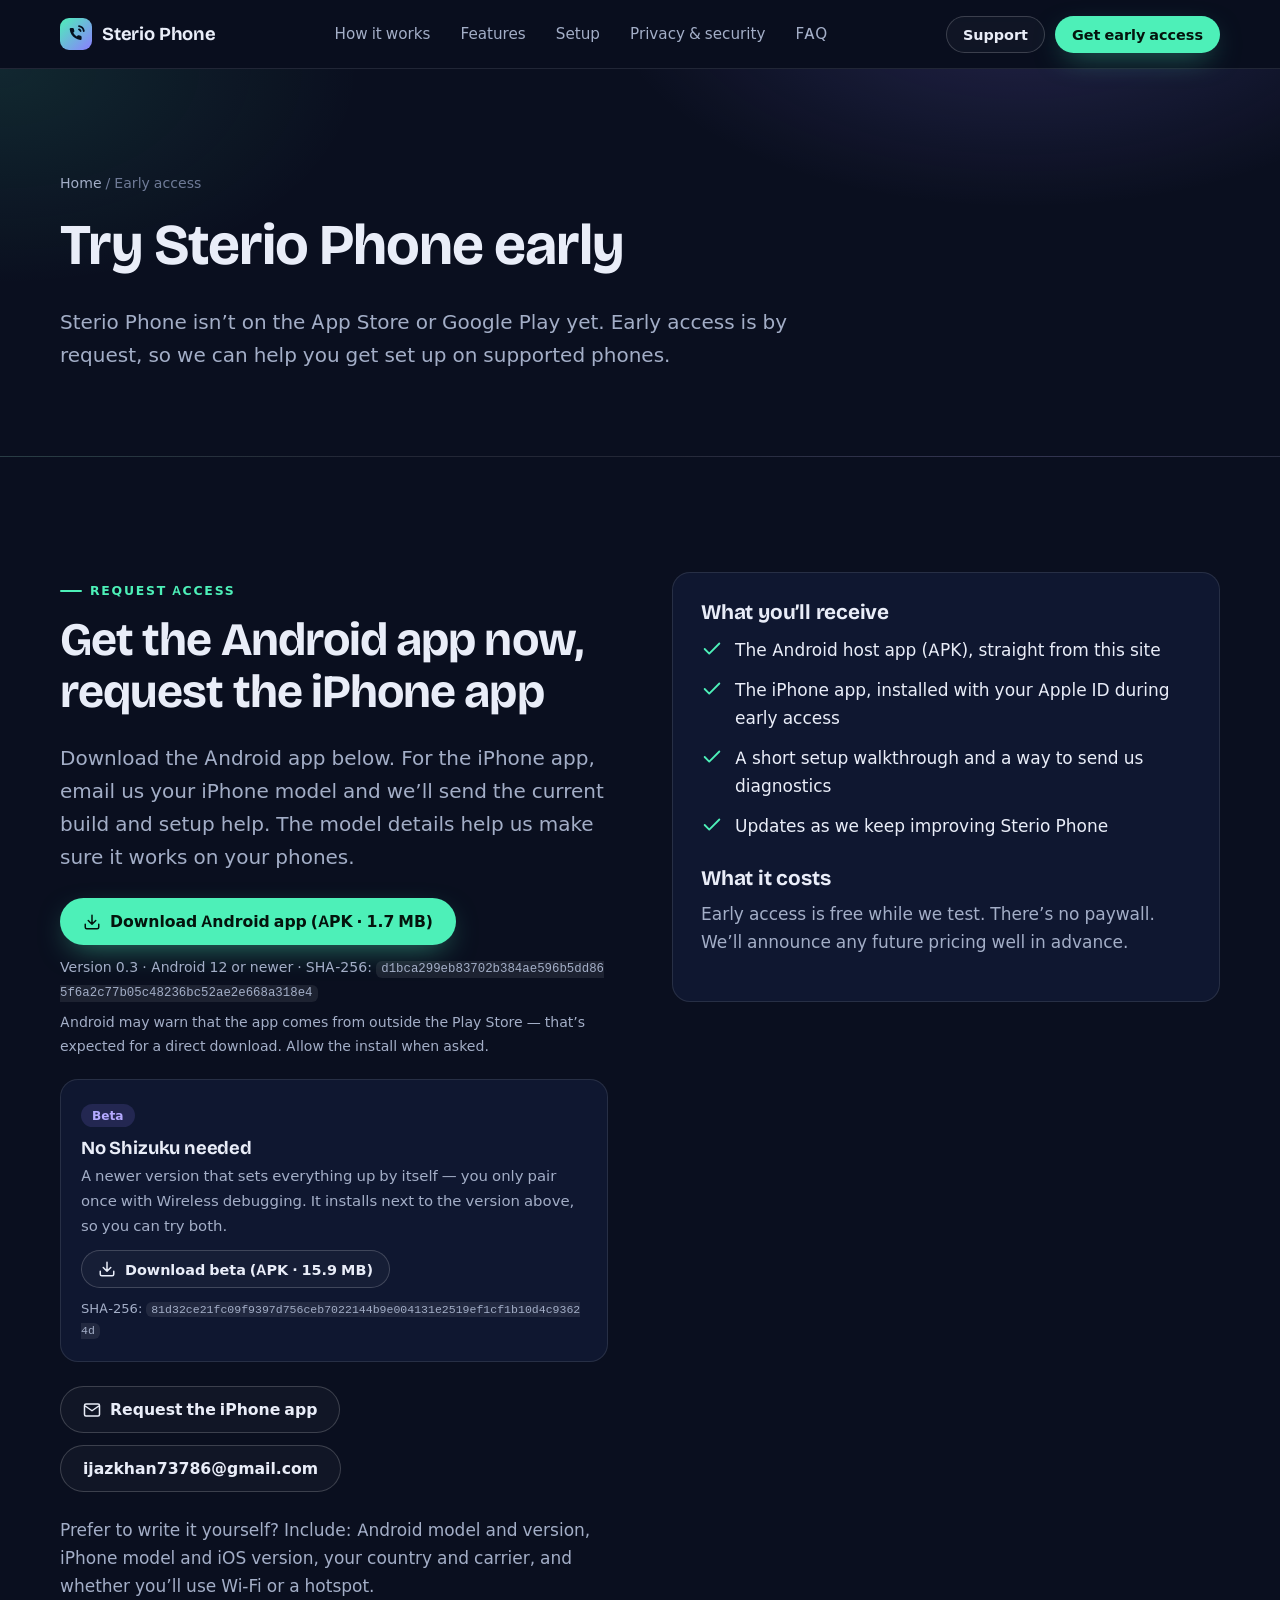
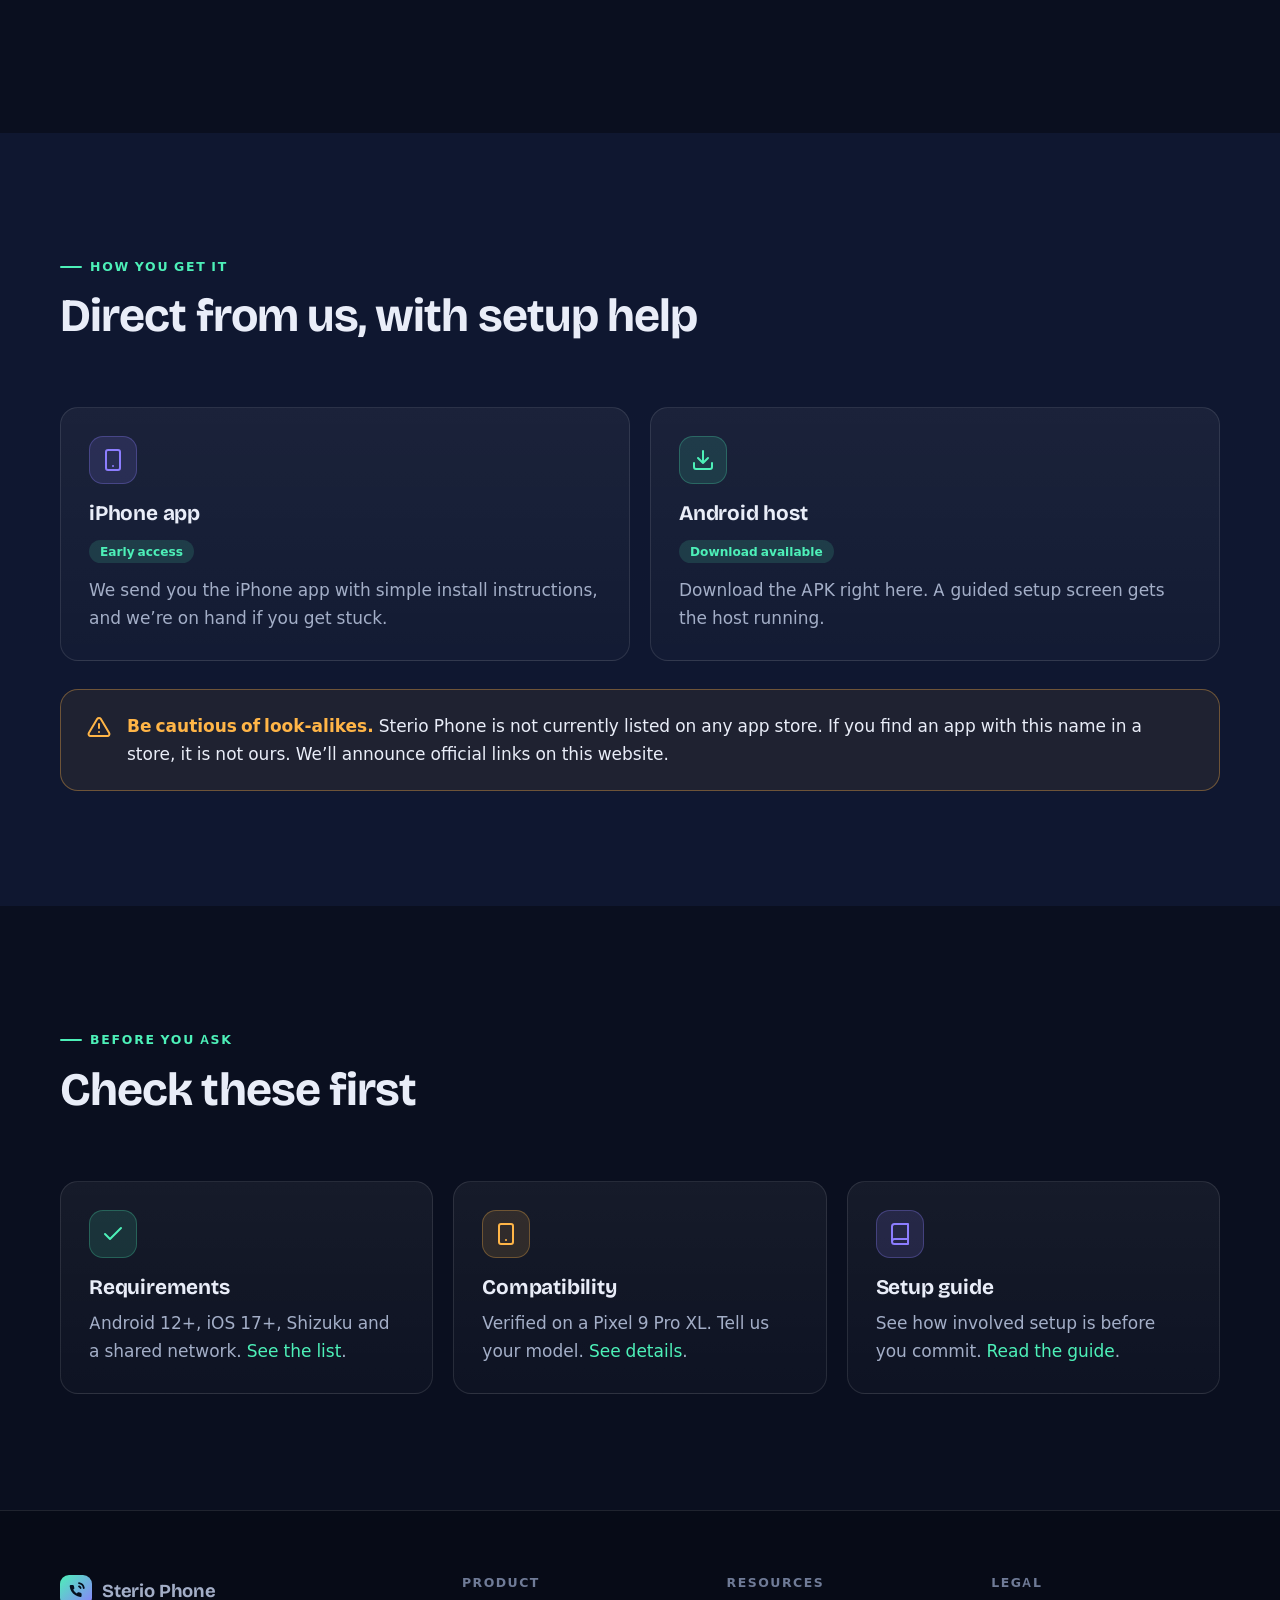
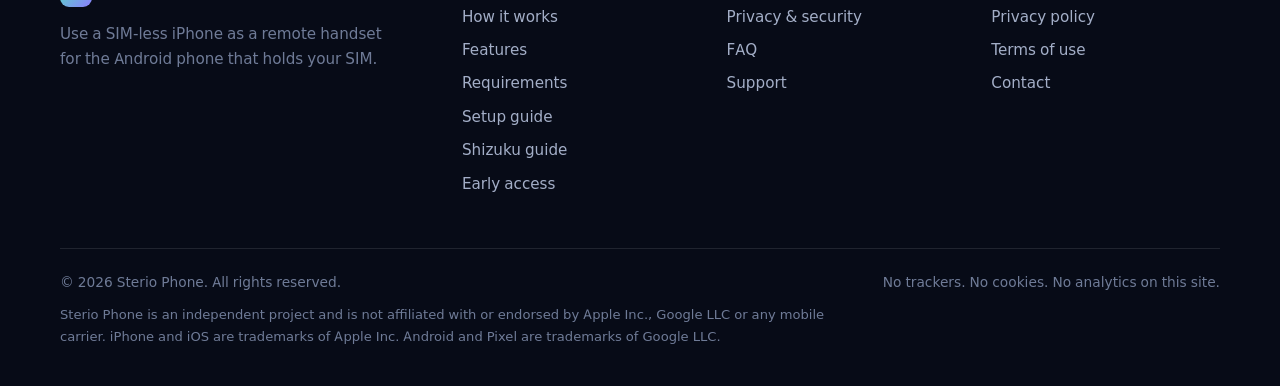
==== commit e71f0cad: "Android 0.3: microphone-mute switch, call-audio diagnostics (Copy diagnostics), richer logging Co-Au" ====
--- a/download.html
+++ b/download.html
@@ -33,15 +33,15 @@
 <div class="reveal"><span class="eyebrow">Request access</span><h2>Get the Android app now, request the iPhone app</h2>
 <p class="lead">Download the Android app below. For the iPhone app, email us your iPhone model and we’ll send the current build and setup help. The model details help us make sure it works on your phones.</p>
 <div class="hero-actions" style="margin:24px 0 10px">
-<a class="btn btn-primary" href="downloads/sterio-phone-android-0.2.apk" download><svg viewBox="0 0 24 24" fill="none" stroke="currentColor" stroke-width="2" stroke-linecap="round" stroke-linejoin="round" aria-hidden="true" focusable="false"><path d="M21 15v4a2 2 0 0 1-2 2H5a2 2 0 0 1-2-2v-4M7 10l5 5 5-5M12 15V3"/></svg>Download Android app (APK · 1.7 MB)</a></div>
-<p class="muted" style="font-size:.88rem;margin:0 0 6px">Version 0.2 · Android 12 or newer · SHA-256: <code style="word-break:break-all">16c913a0a743242bcbd9d9c71bc47b5994744ad68f397cfe4571d967d63cec62</code></p>
+<a class="btn btn-primary" href="downloads/sterio-phone-android-0.3.apk" download><svg viewBox="0 0 24 24" fill="none" stroke="currentColor" stroke-width="2" stroke-linecap="round" stroke-linejoin="round" aria-hidden="true" focusable="false"><path d="M21 15v4a2 2 0 0 1-2 2H5a2 2 0 0 1-2-2v-4M7 10l5 5 5-5M12 15V3"/></svg>Download Android app (APK · 1.7 MB)</a></div>
+<p class="muted" style="font-size:.88rem;margin:0 0 6px">Version 0.3 · Android 12 or newer · SHA-256: <code style="word-break:break-all">d1bca299eb83702b384ae596b5dd865f6a2c77b05c48236bc52ae2e668a318e4</code></p>
 <p class="muted" style="font-size:.88rem;margin:0 0 22px">Android may warn that the app comes from outside the Play Store — that’s expected for a direct download. Allow the install when asked.</p>
 <div class="panel" style="margin:0 0 24px;padding:20px">
 <span class="tag plan">Beta</span>
 <h3 style="margin:10px 0 6px;font-size:1.15rem">No Shizuku needed</h3>
 <p class="muted" style="font-size:.93rem;margin:0 0 12px">A newer version that sets everything up by itself — you only pair once with Wireless debugging. It installs next to the version above, so you can try both.</p>
-<a class="btn btn-ghost btn-sm" href="downloads/sterio-phone-direct-0.2.apk" download><svg viewBox="0 0 24 24" fill="none" stroke="currentColor" stroke-width="2" stroke-linecap="round" stroke-linejoin="round" aria-hidden="true" focusable="false"><path d="M21 15v4a2 2 0 0 1-2 2H5a2 2 0 0 1-2-2v-4M7 10l5 5 5-5M12 15V3"/></svg>Download beta (APK · 15.9 MB)</a>
-<p class="muted" style="font-size:.82rem;margin:10px 0 0">SHA-256: <code style="word-break:break-all">6d5c0c419da8e88fe0062d4799fd44baa0d32772afdc36df11d64caaf29ada5e</code></p>
+<a class="btn btn-ghost btn-sm" href="downloads/sterio-phone-direct-0.3.apk" download><svg viewBox="0 0 24 24" fill="none" stroke="currentColor" stroke-width="2" stroke-linecap="round" stroke-linejoin="round" aria-hidden="true" focusable="false"><path d="M21 15v4a2 2 0 0 1-2 2H5a2 2 0 0 1-2-2v-4M7 10l5 5 5-5M12 15V3"/></svg>Download beta (APK · 15.9 MB)</a>
+<p class="muted" style="font-size:.82rem;margin:10px 0 0">SHA-256: <code style="word-break:break-all">81d32ce21fc09f9397d756ceb7022144b9e004131e2519ef1cf1b10d4c93624d</code></p>
 </div>
 <div class="hero-actions" style="margin:0 0 24px">
 <a class="btn btn-ghost" href="mailto:ijazkhan73786@gmail.com?subject=Sterio%20Phone%20early%20access&amp;body=Hi,%0D%0A%0D%0AI%27d%20like%20early%20access%20to%20Sterio%20Phone.%0D%0A%0D%0AAndroid%20phone%20(model%20%2B%20Android%20version):%20%0D%0AiPhone%20model%20%2B%20iOS%20version:%20%0D%0ACountry%20%2F%20carrier:%20%0D%0AHow%20I%20plan%20to%20use%20it:%20%0D%0A"><svg viewBox="0 0 24 24" fill="none" stroke="currentColor" stroke-width="2" stroke-linecap="round" stroke-linejoin="round" aria-hidden="true" focusable="false"><path d="M4 4h16a2 2 0 0 1 2 2v12a2 2 0 0 1-2 2H4a2 2 0 0 1-2-2V6a2 2 0 0 1 2-2zM22 6l-10 7L2 6"/></svg>Request the iPhone app</a>
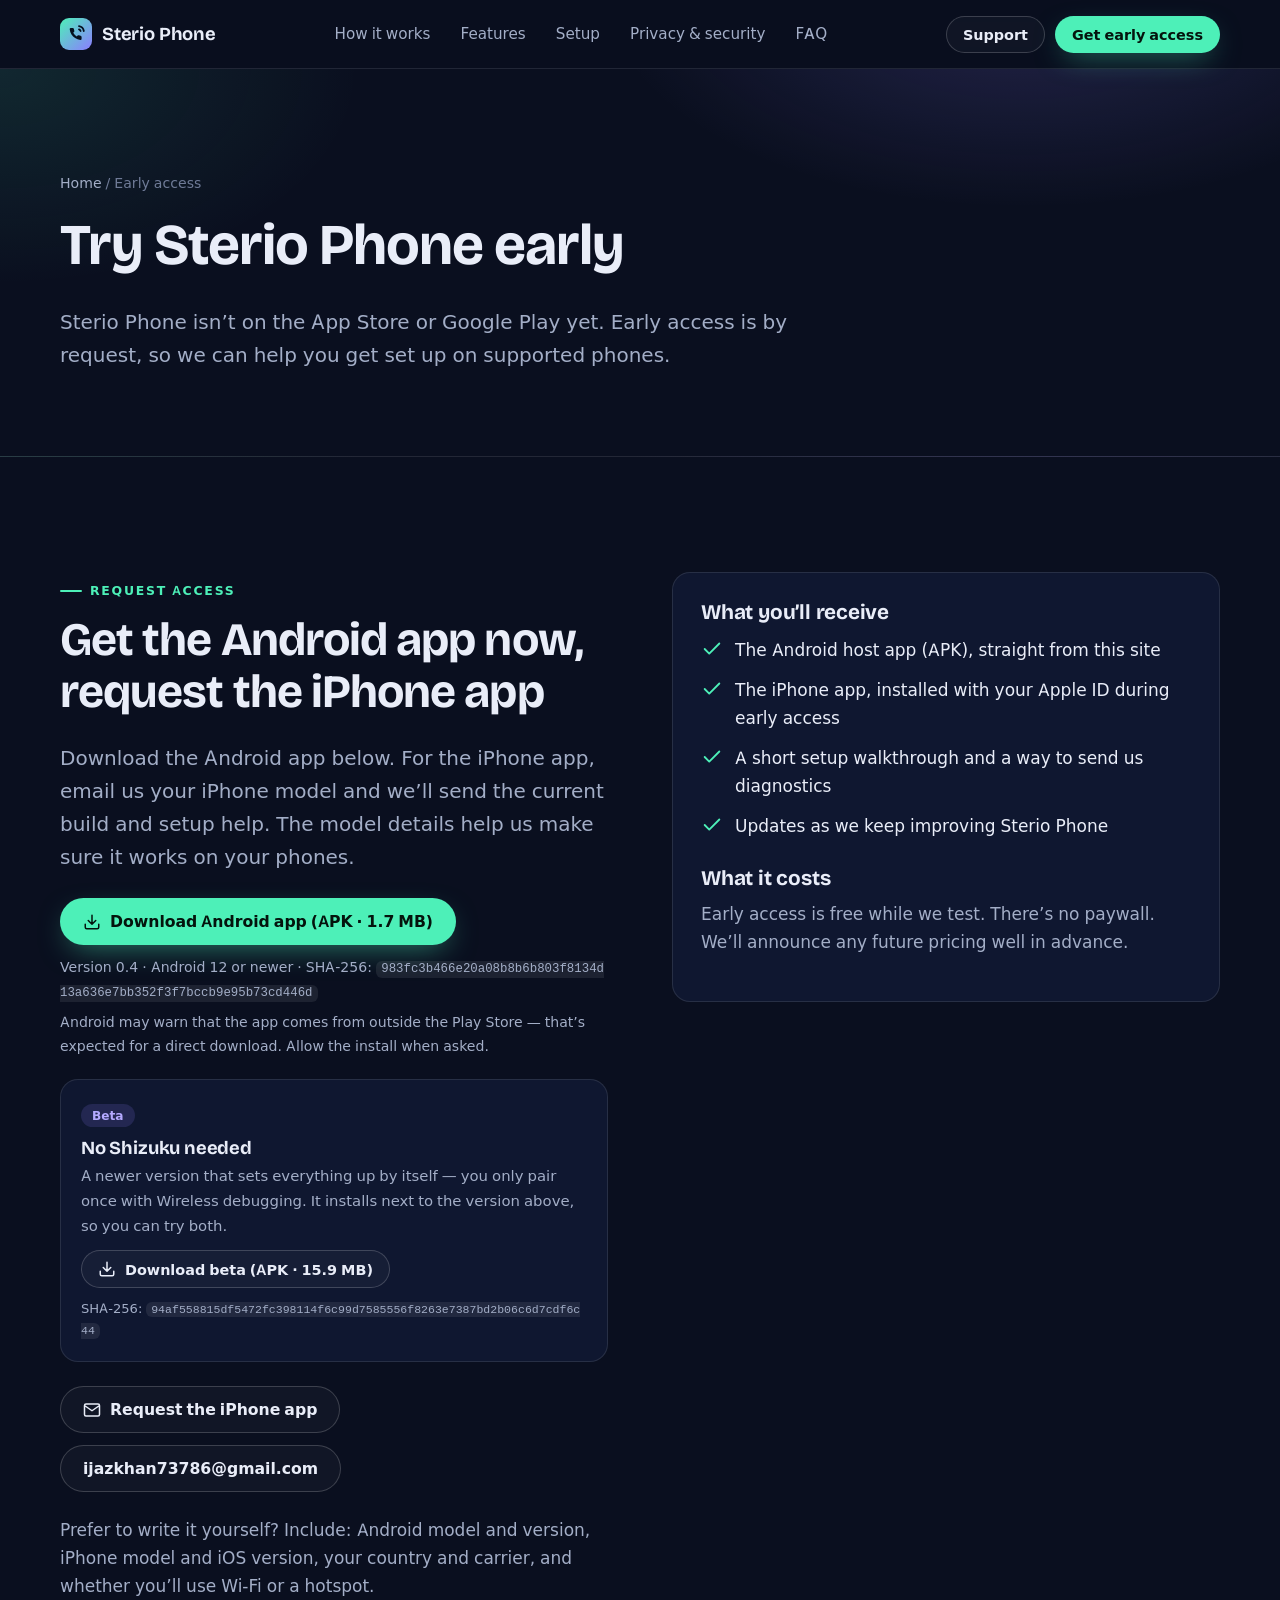
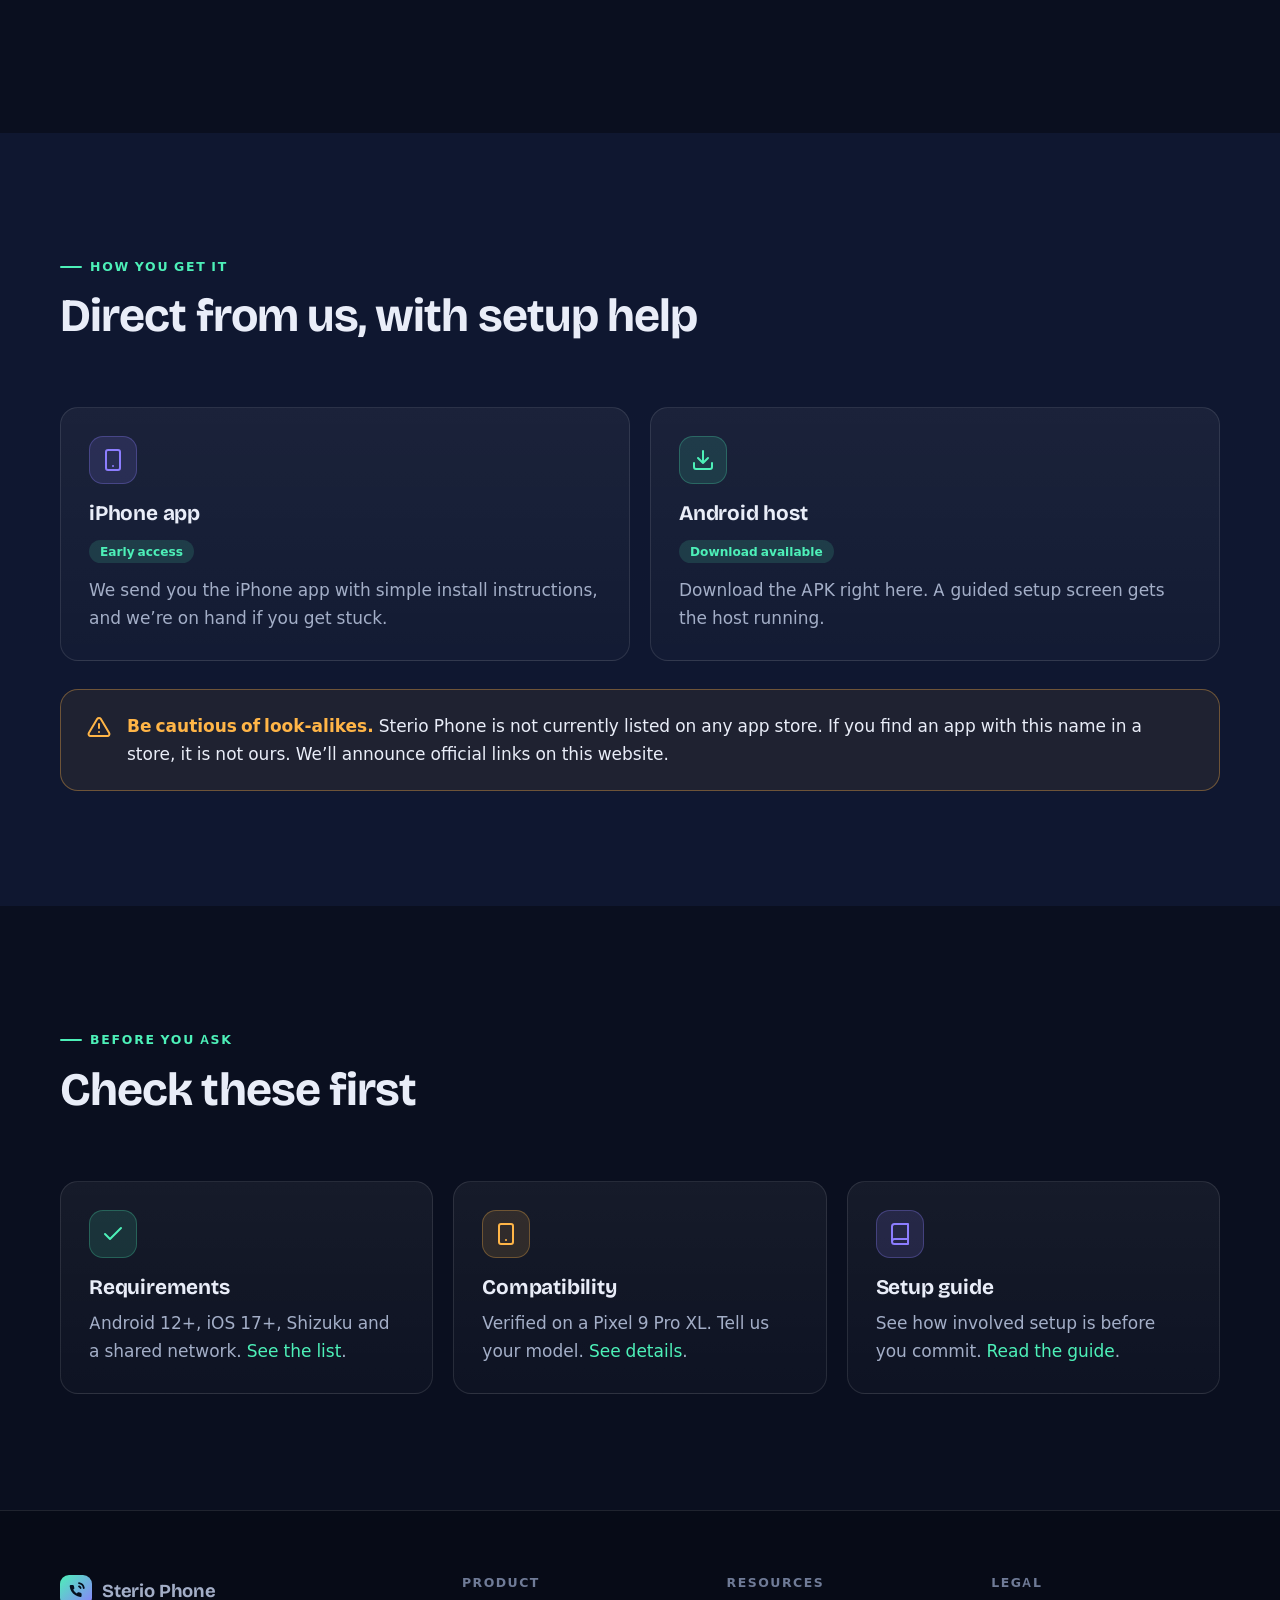
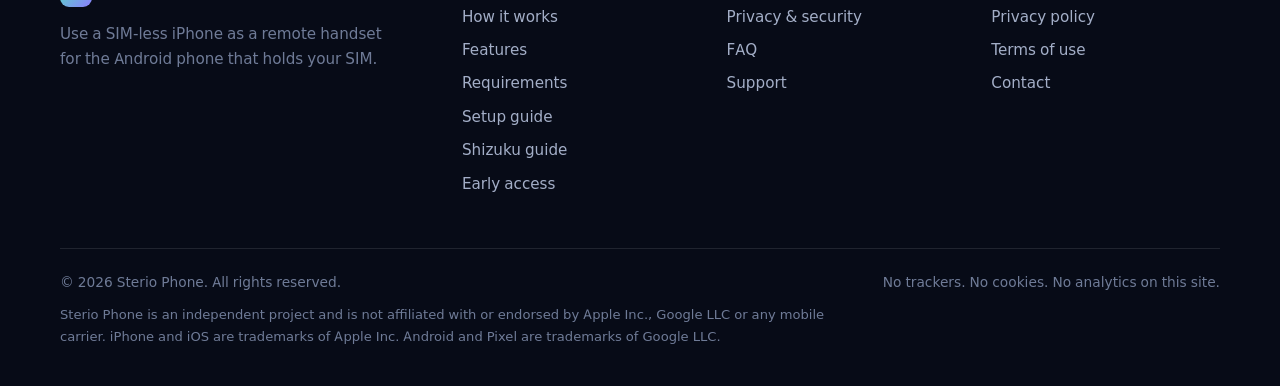
==== commit e64c2aa8: "Android 0.4: helper start-up diagnostics and more robust pairing Co-Authored-By: Claude Sonnet 5.5 <" ====
--- a/download.html
+++ b/download.html
@@ -33,15 +33,15 @@
 <div class="reveal"><span class="eyebrow">Request access</span><h2>Get the Android app now, request the iPhone app</h2>
 <p class="lead">Download the Android app below. For the iPhone app, email us your iPhone model and we’ll send the current build and setup help. The model details help us make sure it works on your phones.</p>
 <div class="hero-actions" style="margin:24px 0 10px">
-<a class="btn btn-primary" href="downloads/sterio-phone-android-0.3.apk" download><svg viewBox="0 0 24 24" fill="none" stroke="currentColor" stroke-width="2" stroke-linecap="round" stroke-linejoin="round" aria-hidden="true" focusable="false"><path d="M21 15v4a2 2 0 0 1-2 2H5a2 2 0 0 1-2-2v-4M7 10l5 5 5-5M12 15V3"/></svg>Download Android app (APK · 1.7 MB)</a></div>
-<p class="muted" style="font-size:.88rem;margin:0 0 6px">Version 0.3 · Android 12 or newer · SHA-256: <code style="word-break:break-all">d1bca299eb83702b384ae596b5dd865f6a2c77b05c48236bc52ae2e668a318e4</code></p>
+<a class="btn btn-primary" href="downloads/sterio-phone-android-0.4.apk" download><svg viewBox="0 0 24 24" fill="none" stroke="currentColor" stroke-width="2" stroke-linecap="round" stroke-linejoin="round" aria-hidden="true" focusable="false"><path d="M21 15v4a2 2 0 0 1-2 2H5a2 2 0 0 1-2-2v-4M7 10l5 5 5-5M12 15V3"/></svg>Download Android app (APK · 1.7 MB)</a></div>
+<p class="muted" style="font-size:.88rem;margin:0 0 6px">Version 0.4 · Android 12 or newer · SHA-256: <code style="word-break:break-all">983fc3b466e20a08b8b6b803f8134d13a636e7bb352f3f7bccb9e95b73cd446d</code></p>
 <p class="muted" style="font-size:.88rem;margin:0 0 22px">Android may warn that the app comes from outside the Play Store — that’s expected for a direct download. Allow the install when asked.</p>
 <div class="panel" style="margin:0 0 24px;padding:20px">
 <span class="tag plan">Beta</span>
 <h3 style="margin:10px 0 6px;font-size:1.15rem">No Shizuku needed</h3>
 <p class="muted" style="font-size:.93rem;margin:0 0 12px">A newer version that sets everything up by itself — you only pair once with Wireless debugging. It installs next to the version above, so you can try both.</p>
-<a class="btn btn-ghost btn-sm" href="downloads/sterio-phone-direct-0.3.apk" download><svg viewBox="0 0 24 24" fill="none" stroke="currentColor" stroke-width="2" stroke-linecap="round" stroke-linejoin="round" aria-hidden="true" focusable="false"><path d="M21 15v4a2 2 0 0 1-2 2H5a2 2 0 0 1-2-2v-4M7 10l5 5 5-5M12 15V3"/></svg>Download beta (APK · 15.9 MB)</a>
-<p class="muted" style="font-size:.82rem;margin:10px 0 0">SHA-256: <code style="word-break:break-all">81d32ce21fc09f9397d756ceb7022144b9e004131e2519ef1cf1b10d4c93624d</code></p>
+<a class="btn btn-ghost btn-sm" href="downloads/sterio-phone-direct-0.4.apk" download><svg viewBox="0 0 24 24" fill="none" stroke="currentColor" stroke-width="2" stroke-linecap="round" stroke-linejoin="round" aria-hidden="true" focusable="false"><path d="M21 15v4a2 2 0 0 1-2 2H5a2 2 0 0 1-2-2v-4M7 10l5 5 5-5M12 15V3"/></svg>Download beta (APK · 15.9 MB)</a>
+<p class="muted" style="font-size:.82rem;margin:10px 0 0">SHA-256: <code style="word-break:break-all">94af558815df5472fc398114f6c99d7585556f8263e7387bd2b06c6d7cdf6c44</code></p>
 </div>
 <div class="hero-actions" style="margin:0 0 24px">
 <a class="btn btn-ghost" href="mailto:ijazkhan73786@gmail.com?subject=Sterio%20Phone%20early%20access&amp;body=Hi,%0D%0A%0D%0AI%27d%20like%20early%20access%20to%20Sterio%20Phone.%0D%0A%0D%0AAndroid%20phone%20(model%20%2B%20Android%20version):%20%0D%0AiPhone%20model%20%2B%20iOS%20version:%20%0D%0ACountry%20%2F%20carrier:%20%0D%0AHow%20I%20plan%20to%20use%20it:%20%0D%0A"><svg viewBox="0 0 24 24" fill="none" stroke="currentColor" stroke-width="2" stroke-linecap="round" stroke-linejoin="round" aria-hidden="true" focusable="false"><path d="M4 4h16a2 2 0 0 1 2 2v12a2 2 0 0 1-2 2H4a2 2 0 0 1-2-2V6a2 2 0 0 1 2-2zM22 6l-10 7L2 6"/></svg>Request the iPhone app</a>
